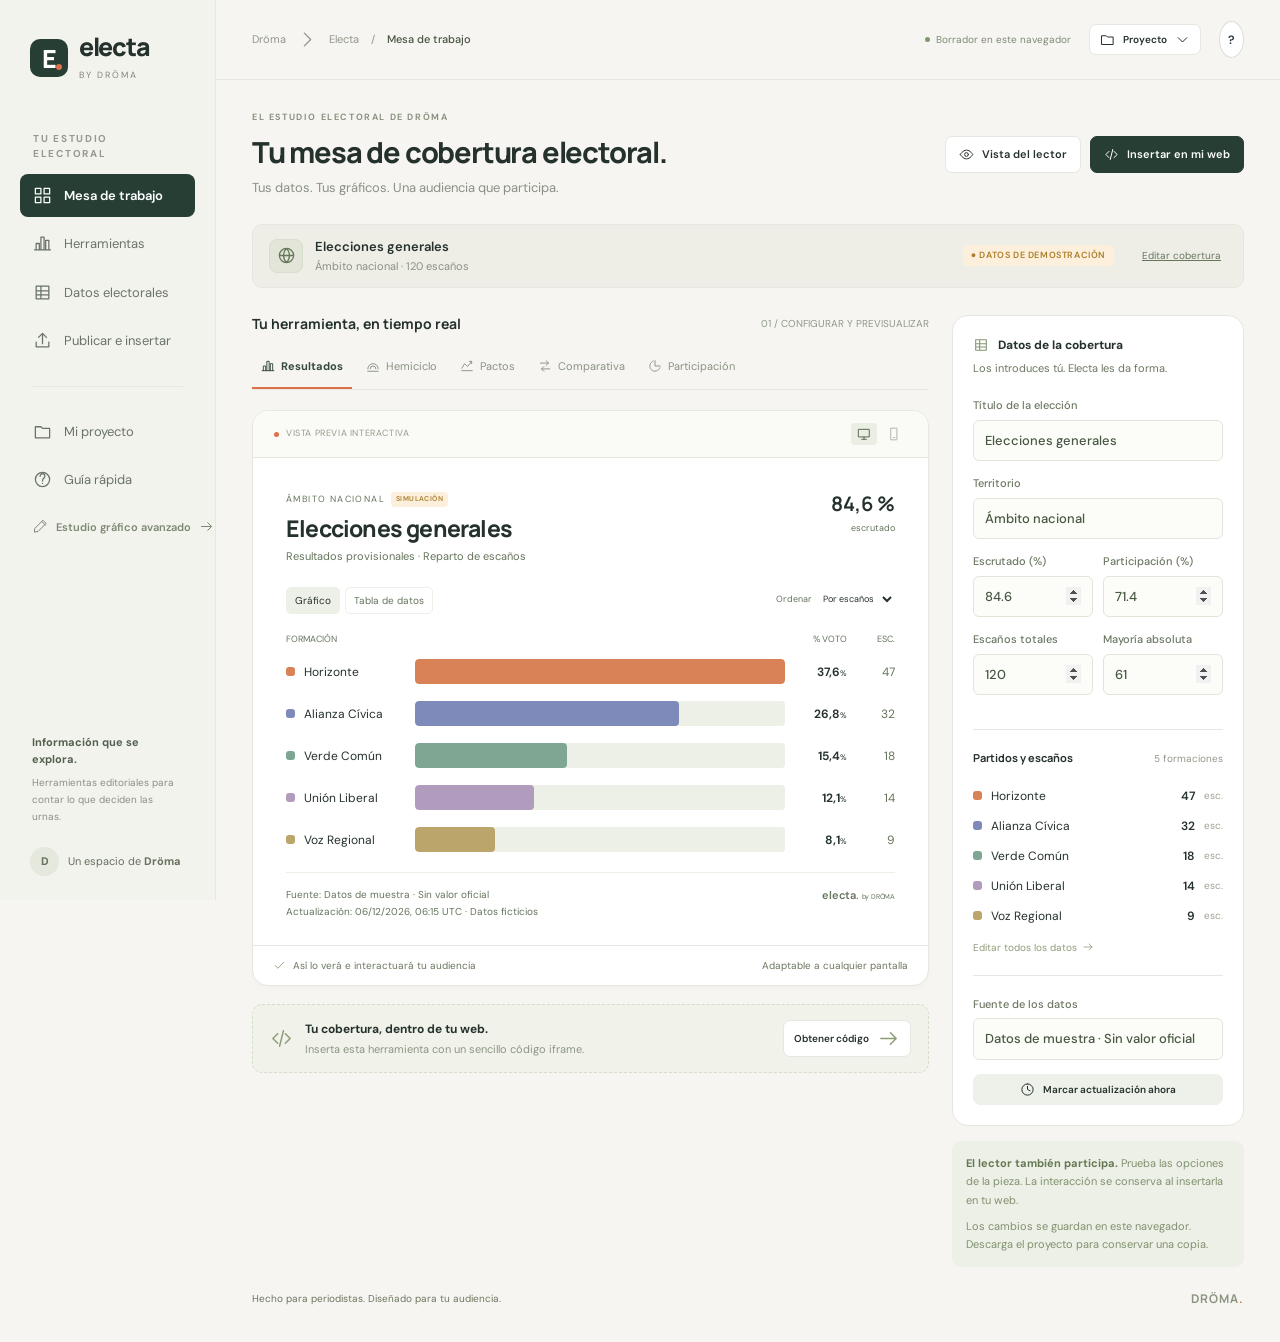
==== index.html @ 77b4c9ef "Add files via upload" ====
<!doctype html>
<html lang="es">
<head>
<meta charset="utf-8"><meta name="viewport" content="width=device-width,initial-scale=1">
<meta name="description" content="Electa, el estudio electoral de Dröma. Introduce tus datos y crea herramientas electorales interactivas para tu audiencia.">
<meta name="theme-color" content="#f6f5f1"><title>Electa · El estudio electoral de Dröma</title>
<link rel="icon" type="image/svg+xml" href="favicon.svg"><link rel="stylesheet" href="styles.css">
</head>
<body>
<a href="#main" class="skip">Saltar al contenido</a>
<div id="app"></div><div id="toast" role="status" aria-live="polite"></div>
<dialog id="publishDialog" aria-labelledby="publishTitle"></dialog>
<dialog id="projectDialog" aria-labelledby="projectTitle"></dialog>
<input id="importFile" type="file" accept=".json,application/json" hidden>
<input id="csvFile" type="file" accept=".csv,text/csv" hidden>
<script src="core.js"></script>
<script src="exports.js"></script>
<script src="app.js"></script>
</body></html>
---- styles.css ----
@import url('https://fonts.googleapis.com/css2?family=DM+Sans:wght@400;450;500;550;600;650;700&family=Manrope:wght@400;500;600;650;700;750;800&display=swap');
:root{--bg:#f6f5f1;--paper:#fff;--ink:#25312c;--muted:#7a817b;--line:#e6e7e0;--green:#263e34;--accent:#dc704a;--soft:#edf1ea;--radius:16px;--font:'DM Sans',Arial,sans-serif;--heading:'Manrope',Arial,sans-serif;color-scheme:light}
*{box-sizing:border-box}body{margin:0;background:var(--bg);color:var(--ink);font:14px/1.5 var(--font)}button,input,select,textarea{font:inherit}button,a,input,select,textarea{-webkit-tap-highlight-color:transparent}button{cursor:pointer}a{color:inherit}button:disabled{cursor:default;opacity:.5}button,input,select,textarea{outline-offset:4px}button:focus-visible,a:focus-visible,input:focus-visible,select:focus-visible,textarea:focus-visible{outline:2px solid var(--accent)}button{color:inherit}svg{vertical-align:middle}.icon{width:19px;height:19px;flex-shrink:0;stroke-width:1.6}h1,h2,h3,p{margin-top:0}h1,h2,h3{font-family:var(--heading)}.skip{position:fixed;left:10px;top:-60px;z-index:99;padding:12px;background:#fff}.skip:focus{top:10px}.shell{display:grid;grid-template-columns:216px minmax(0,1fr);min-height:100vh}.sidebar{border-right:1px solid var(--line);padding:34px 20px 20px;display:flex;flex-direction:column;position:sticky;top:0;height:100vh;background:#f3f3ed}.brand{text-decoration:none;display:flex;align-items:center;gap:11px;margin:0 10px 48px}.brand-mark{width:38px;height:38px;background:var(--green);border-radius:10px;color:#fff;display:grid;place-items:center;font:800 25px var(--heading);position:relative}.brand-mark:after{content:'';width:6px;height:6px;border-radius:50%;background:var(--accent);position:absolute;bottom:7px;right:6px}.brand-word{font:800 25px/1 var(--heading);letter-spacing:-1.3px}.brand-by{font-size:9px;letter-spacing:2px;margin-top:7px;display:block;color:#81877b}.side-label{font-size:10px;color:#949a8e;font-weight:700;letter-spacing:1.7px;margin:0 13px 13px}.side-nav{display:flex;flex-direction:column;gap:5px}.side-nav button{display:flex;align-items:center;gap:12px;border:0;background:transparent;text-align:left;width:100%;padding:12px 13px;border-radius:8px;font-size:13px;color:#69736a}.side-nav button.active{background:var(--green);color:#fff;font-weight:600}.side-nav button:hover:not(.active){background:#e8ebe1}.side-separator{height:1px;background:var(--line);margin:23px 12px}.side-note{margin-top:auto;padding:18px 12px 0;font-size:11px;color:#8a9085}.side-note b{display:block;font-size:11px;color:#52604e;margin-bottom:7px}.side-note p{font-size:10px;line-height:1.7;margin:0}.sidebar-footer{display:flex;align-items:center;gap:9px;padding:22px 10px 4px;font-size:11px;color:#65705e}.avatar{width:29px;height:29px;background:#e4e8dd;border-radius:50%;display:grid;place-items:center;font-size:11px;font-weight:700}.topbar{height:80px;padding:0 36px;display:flex;align-items:center;justify-content:space-between;border-bottom:1px solid var(--line);gap:15px}.breadcrumb{display:flex;gap:12px;font-size:11px;color:#91968b;align-items:center}.breadcrumb b{color:#475442;font-weight:500}.top-right{display:flex;align-items:center;gap:18px}.saved{font-size:10px;color:#7f8977;display:flex;gap:6px;align-items:center}.saved i,.status-dot{height:5px;width:5px;background:#7c996e;display:inline-block;border-radius:50%}.top-help{border:1px solid #ddd!important;border-radius:50%!important;width:25px;height:25px;display:grid;place-items:center;padding:0!important;background:transparent}.workspace{max-width:1660px;margin:auto;padding:31px 36px 35px}.page-heading{display:flex;justify-content:space-between;gap:25px;align-items:center;margin-bottom:26px}.eyebrow{font-size:9px;letter-spacing:1.6px;color:#87907d;font-weight:650;margin-bottom:9px}.page-heading h1{font-size:29px;letter-spacing:-1.2px;line-height:1.3;margin:0 0 7px;font-weight:750}.page-heading p{font-size:12px;color:#8a9085;margin:0}.heading-actions{display:flex;align-items:center;gap:9px}.btn{display:inline-flex;gap:8px;align-items:center;justify-content:center;border:1px solid var(--line);background:#fff;border-radius:7px;min-height:37px;padding:9px 13px;font-size:11px;font-weight:600;text-decoration:none;white-space:nowrap}.btn:hover{border-color:#b5bdae;background:#f7f9f3}.btn.primary{background:var(--green);border-color:var(--green);color:#fff}.btn.primary:hover{background:#375344}.btn.orange{background:var(--accent);border-color:var(--accent);color:#fff}.btn.soft{background:var(--soft);border-color:var(--soft)}.btn.small{padding:6px 10px;min-height:31px;font-size:10px}.btn.icon-only{padding:7px;min-width:32px}.btn .icon{width:15px;height:15px}.coverage-strip{display:flex;align-items:center;gap:12px;border:1px solid var(--line);background:#eeeee7;border-radius:10px;padding:12px 16px;margin-bottom:25px}.coverage-symbol{background:#e2e5d8;border:1px solid #d8dece;border-radius:8px;width:34px;height:34px;display:grid;place-items:center;color:#66785a}.coverage-text{font-size:12px;font-weight:600}.coverage-text small{display:block;font-weight:400;font-size:10px;color:#8a9281;margin-top:2px}.badge{display:inline-flex;font-size:9px;letter-spacing:.6px;align-items:center;gap:6px;border-radius:4px;background:#fcf0dc;padding:4px 8px;color:#ac7e2c;font-weight:600}.coverage-strip .badge{margin-left:auto}.coverage-strip .text-link{border:0;background:none;font-size:10px;color:#68765e;text-decoration:underline;margin-left:10px}.layout{display:grid;grid-template-columns:minmax(0,1fr) 292px;gap:23px;align-items:start}.section-head{display:flex;align-items:center;justify-content:space-between;gap:12px;margin-bottom:14px}.section-head h2{font-size:13px;font-weight:700;margin:0}.section-head small{color:#91988a;font-size:10px}.tabs{display:flex;gap:5px;margin-bottom:20px;border-bottom:1px solid var(--line);overflow:auto;scrollbar-width:thin}.tool-tab{border:0;border-bottom:2px solid transparent;background:none;display:flex;align-items:center;gap:6px;white-space:nowrap;font-size:10px;color:#8a9283;padding:10px 9px 13px}.tool-tab .icon{width:14px;height:14px}.tool-tab.active{border-color:var(--accent);color:#344a3b;font-weight:700}.card{border:1px solid var(--line);border-radius:var(--radius);background:var(--paper);overflow:hidden}.preview-card{box-shadow:0 3px 5px #2a342905}.preview-bar{padding:12px 21px;border-bottom:1px solid var(--line);display:flex;align-items:center;justify-content:space-between;font-size:9px;color:#949b8b;letter-spacing:.6px;background:#fafbf7}.preview-bar .left{display:flex;gap:7px;align-items:center}.preview-bar .left i{width:5px;height:5px;background:var(--accent);border-radius:50%}.device-switch{display:flex;gap:4px}.device-switch button{border:0;border-radius:4px;background:transparent;padding:4px 6px;color:#adb2a6;display:grid;place-items:center}.device-switch button.active{background:#eaeee4;color:#506746}.device-switch .icon{width:14px;height:14px}.canvas-wrap{padding:7px;background:#fff;transition:background .2s}.canvas-wrap.mobile{background:#edf0e8;padding:20px 8px}.canvas-wrap.mobile .widget{max-width:375px;margin:auto;border:1px solid var(--line);border-radius:12px}.preview-footer{border-top:1px solid var(--line);padding:12px 20px;display:flex;gap:7px;align-items:center;font-size:9px;color:#8f9686}.preview-footer .icon{width:13px;height:13px;color:#869777}.preview-footer span:last-child{margin-left:auto}.below-preview{margin-top:18px;display:flex;gap:12px;align-items:center;border:1px dashed #d4dcca;border-radius:10px;padding:15px 17px;background:#f1f3eb}.below-preview .icon{color:#8d9d78;width:23px;height:23px}.below-preview b{font-size:11px;display:block;margin-bottom:3px}.below-preview p{font-size:10px;color:#8c9583;margin:0}.below-preview .btn{margin-left:auto}.inspector{margin-top:2px}.inspector-card{padding:20px}.inspector-title{display:flex;gap:9px;align-items:center;font-size:12px;font-weight:700;margin-bottom:6px}.inspector-title .icon{width:16px;height:16px;color:#849674}.inspector-sub{font-size:10px;color:#9a9e94;margin-bottom:21px}.field{display:block;margin-bottom:14px;font-size:10px;color:#6c7863;font-weight:500}.field input,.field select,.field textarea{display:block;width:100%;margin-top:6px;border:1px solid #e1e5d9;border-radius:6px;background:#fcfdf9;padding:10px 11px;font-size:11px;color:#485741;min-width:0}.field input:focus,.field select:focus,.field textarea:focus{border-color:#8da17d}.field textarea{resize:vertical;min-height:80px}.field .note{display:block;font-weight:400;font-size:9px;color:#8d9685;margin-top:5px}.field-row{display:grid;grid-template-columns:1fr 1fr;gap:10px}.field .suffix{position:relative}.field .suffix span{position:absolute;right:12px;top:10px;color:#adb69f}.field input[type=number]{appearance:textfield}.field input::-webkit-inner-spin-button{opacity:1}.panel-divider{height:1px;background:var(--line);margin:20px 0}.inspector-party{display:flex;gap:9px;align-items:center;padding:6px 0;font-size:11px}.party-dot{display:inline-block;width:9px;height:9px;border-radius:3px;flex-shrink:0}.inspector-party b{font-weight:600;margin-left:auto;font-variant-numeric:tabular-nums}.inspector-party span:last-child{font-size:10px;color:#9ba391}.inspector-link{padding:9px 0 0;border:0;background:none;font-size:10px;color:#8d9d79;display:flex;gap:5px;align-items:center}.inspector-link .icon{width:12px;height:12px}.inspector-info{background:#edf0e6;padding:13px 14px;border-radius:9px;font-size:10px;line-height:1.7;color:#80906f;margin-top:15px}.inspector-info b{color:#657853}.footer-line{display:flex;justify-content:space-between;align-items:center;gap:10px;margin-top:23px;color:#a0a596;font-size:9px}.footer-line strong{font:700 12px var(--heading);letter-spacing:1px;color:#8c9580}.widget{--wbg:#fff;--wtext:#25312c;--wmuted:#87917e;--wline:#edf0e6;background:var(--wbg);color:var(--wtext);padding:27px 26px 17px;container-type:inline-size;min-width:0}.widget.dark{--wbg:#20332b;--wtext:#f0f3e9;--wmuted:#a0b29b;--wline:#3c5043}.widget-eyebrow{font-size:8px;text-transform:uppercase;letter-spacing:1.4px;color:var(--wmuted);margin-bottom:7px;display:flex;gap:6px;align-items:center}.widget-eyebrow .badge{font-size:7px;letter-spacing:.4px;padding:2px 5px}.widget h2{font-size:23px;letter-spacing:-.8px;font-weight:750;margin:0 0 5px;line-height:1.3}.widget-subtitle{font-size:10px;color:var(--wmuted);margin-bottom:22px}.widget-head{display:flex;justify-content:space-between;gap:15px;align-items:start}.counted{text-align:right;white-space:nowrap;font-size:20px;line-height:1.2;font-family:var(--heading);font-weight:650}.counted small{display:block;font:9px var(--font);color:var(--wmuted);margin-top:6px}.widget-tabs{display:flex;gap:5px;margin-bottom:19px}.widget-tabs button{background:none;border:1px solid var(--wline);border-radius:5px;font-size:9px;padding:5px 8px;color:var(--wmuted)}.widget-tabs button.active{background:var(--wline);color:var(--wtext)}.result-row{display:grid;grid-template-columns:115px minmax(30px,1fr) 48px 34px;gap:14px;align-items:center;margin-bottom:17px;font-size:11px}.party-name{display:flex;align-items:center;gap:9px;min-width:0}.party-name span:last-child{overflow:hidden;text-overflow:ellipsis;white-space:nowrap}.bar-track{height:25px;background:var(--wline);border-radius:4px;overflow:hidden}.bar-fill{height:100%;border-radius:4px;transition:width .35s;min-width:2px}.result-row strong{font-weight:650;text-align:right;font-variant-numeric:tabular-nums}.result-row .seat-count{color:var(--wmuted);text-align:right;font-size:10px}.results-labels{display:grid;grid-template-columns:115px minmax(30px,1fr) 48px 34px;gap:14px;font-size:8px;color:var(--wmuted);margin-bottom:13px}.results-labels span:nth-child(2){text-align:right}.results-labels span:nth-child(3),.results-labels span:nth-child(4){text-align:right}.widget-source{font-size:8px;color:var(--wmuted);border-top:1px solid var(--wline);padding-top:13px;margin-top:20px;line-height:1.7;display:flex;gap:12px;justify-content:space-between}.widget-source div:first-child{max-width:75%;overflow-wrap:anywhere}.widget-brand{font-size:9px;font-weight:600;letter-spacing:-.2px;white-space:nowrap}.widget-brand span{color:var(--accent)}.hemi{width:100%;height:auto;max-height:290px;display:block;overflow:visible}.hemi circle{cursor:pointer;transition:opacity .2s}.hemi circle:focus{stroke:var(--wtext);stroke-width:2;outline:none}.hemi-center{text-align:center;margin:-60px auto 15px;position:relative;pointer-events:none;width:max-content}.hemi-center strong{font:750 36px var(--heading);display:block;line-height:1}.hemi-center span{font-size:9px;color:var(--wmuted)}.legend{display:flex;gap:8px 14px;flex-wrap:wrap;margin:15px 0}.legend button{background:none;border:0;display:flex;gap:5px;align-items:center;padding:4px 0;font-size:10px;color:var(--wmuted)}.legend button.selected{color:var(--wtext);font-weight:700}.legend b{font-weight:600;color:var(--wtext)}.pact-intro{font-size:11px;color:var(--wmuted);margin-bottom:18px;line-height:1.7}.pact-layout{display:grid;grid-template-columns:minmax(0,1fr) 175px;gap:25px}.pact-list{display:flex;flex-direction:column;gap:7px}.pact-row{padding:11px;border:1px solid var(--wline);border-radius:8px;display:flex;align-items:center;gap:8px;background:transparent;color:var(--wtext);text-align:left;min-height:46px;font-size:11px;cursor:pointer}.pact-row input{accent-color:var(--green);width:15px;height:15px;margin:0}.pact-row strong{margin-left:auto;font-size:15px}.pact-row.checked{background:var(--wline);border-color:#a1b28b}.pact-summary{background:var(--wline);border-radius:10px;padding:20px 16px;display:flex;flex-direction:column;align-items:center;justify-content:center;text-align:center}.pact-number{font:750 49px/1 var(--heading);letter-spacing:-3px}.pact-number small{font-size:14px;letter-spacing:0;color:var(--wmuted);font-weight:500}.pact-summary p{font-size:10px;color:var(--wmuted);margin:8px 0 18px}.pact-message{font-size:11px;line-height:1.6;color:var(--accent);font-weight:600}.pact-message.success{color:#5c8c57}.dark .pact-message.success{color:#a1c987}.pact-bar{position:relative;margin:23px 0 7px;height:14px;border-radius:5px;background:var(--wline);display:flex}.pact-bar span{height:100%;transition:width .3s}.majority-line{position:absolute;top:-5px;height:24px;border-left:1px dashed var(--wtext)}.majority-caption{color:var(--wmuted);font-size:8px;margin-top:5px;text-align:right}.pact-tools{display:flex;align-items:center;justify-content:space-between;gap:7px;margin-top:18px}.pact-tools button{border:0;background:none;color:var(--wmuted);font-size:9px;text-decoration:underline;padding:4px 0}.pact-tools select{border:1px solid var(--wline);border-radius:5px;font-size:10px;padding:6px 7px;background:var(--wbg);color:var(--wtext);max-width:65%}.abstention-label{font-size:9px;color:var(--wmuted);display:block;margin-top:10px}.abstention-label select{margin-left:8px;background:var(--wbg);color:var(--wtext);border:1px solid var(--wline);border-radius:5px;font-size:10px;padding:4px;max-width:200px}.simple-list .pact-row{flex-wrap:wrap}.pact-row select{border:1px solid var(--wline);background:var(--wbg);color:var(--wtext);font-size:9px;padding:5px;border-radius:4px;margin-left:auto}.comparison-row{display:grid;grid-template-columns:100px minmax(20px,1fr) 40px;gap:14px;margin-bottom:20px;align-items:center;font-size:10px}.double-bar{display:flex;flex-direction:column;gap:4px}.double-bar>div{height:13px;border-radius:3px;background:var(--wline)}.double-bar span{height:100%;display:block;border-radius:3px}.delta{font-weight:650;text-align:right;font-size:12px}.delta.positive{color:#668955}.delta.negative{color:#c48164}.compare-key{display:flex;gap:14px;font-size:9px;color:var(--wmuted);margin-bottom:20px}.compare-key i{width:12px;height:8px;display:inline-block;background:var(--green);border-radius:2px;margin-right:5px}.turnout-body{display:flex;align-items:center;justify-content:center;gap:35px;padding:15px 0 20px}.donut{width:180px;max-width:50%;height:auto}.turnout-info strong{font:750 36px var(--heading);letter-spacing:-2px;display:block}.turnout-info p{font-size:11px;color:var(--wmuted);margin:0 0 15px}.turnout-delta{font-size:11px;color:#779365;background:var(--wline);border-radius:5px;padding:6px 10px;display:inline-block}.table-scroll{overflow:auto}.data-table{width:100%;border-collapse:collapse;font-size:11px}.data-table th{text-align:left;font-size:9px;color:var(--wmuted);font-weight:500;border-bottom:1px solid var(--wline);padding:10px 8px;white-space:nowrap}.data-table td{padding:12px 8px;border-bottom:1px solid var(--wline);font-variant-numeric:tabular-nums}.data-table th:not(:first-child),.data-table td:not(:first-child){text-align:right}.tool-grid{display:grid;grid-template-columns:repeat(3,minmax(0,1fr));gap:18px}.tool-card{padding:24px;display:flex;flex-direction:column;align-items:start}.tool-card .tool-icon{width:43px;height:43px;background:var(--soft);border-radius:11px;display:grid;place-items:center;color:#7b906c;margin-bottom:28px}.tool-card h2{font-size:17px;letter-spacing:-.5px;margin-bottom:8px}.tool-card p{font-size:12px;color:#8a9480;line-height:1.8;flex:1;margin-bottom:23px}.tool-card .tag{font-size:8px;text-transform:uppercase;color:#9b8970;margin-bottom:16px;letter-spacing:.8px}.tool-card .btn{width:100%}.data-card{padding:24px}.data-card h2{font-size:16px;margin-bottom:7px}.data-card>p{font-size:11px;color:#89937f;margin-bottom:22px}.data-editor{width:100%;border-collapse:collapse;min-width:690px}.data-editor th{text-align:left;font-size:9px;letter-spacing:.4px;text-transform:uppercase;color:#88947c;font-weight:500;padding:12px 9px;border-bottom:1px solid var(--line)}.data-editor td{padding:10px 8px;border-bottom:1px solid var(--line)}.data-editor input{border:1px solid #e5e9de;border-radius:5px;background:#fbfcf8;padding:9px 8px;color:#40543a;font-size:12px;width:100%;min-width:45px}.data-editor input[type=color]{width:33px;min-width:33px;height:33px;padding:3px;cursor:pointer}.data-editor .delete{border:0;background:none;color:#b7a599;padding:5px}.data-editor .name-col{width:25%}.data-editor .num-col{width:14%}.data-card-footer{display:flex;align-items:center;gap:10px;margin-top:20px}.data-card-footer span{margin-left:auto;color:#87937a;font-size:10px}.data-panels{display:grid;grid-template-columns:1.2fr 1fr;gap:20px;margin-top:20px}.data-panels .card{padding:23px}.data-panels h3{font-size:13px;margin-bottom:20px}.validation-list{padding:0;list-style:none;margin:0}.validation-list li{padding:10px 12px;border-radius:6px;font-size:11px;margin-bottom:7px;background:#f7f0e5;color:#a47f4d;line-height:1.6}.validation-list li.ok{background:#edf3e7;color:#6f885a}.draft-notice{margin-top:18px;padding:13px 16px;border-radius:8px;background:#edece3;color:#8c8e73;font-size:11px;line-height:1.7}.publication-card{padding:25px;display:grid;grid-template-columns:1fr auto;gap:25px;align-items:center;margin-bottom:16px}.publication-card h2{font-size:17px;margin-bottom:7px}.publication-card p{font-size:12px;color:#88937c;margin:0;line-height:1.8}.publication-card .chip{margin-top:12px;font-size:9px;color:#aa7f58}.empty-box{text-align:center;padding:65px 25px;color:#8c9881}.empty-box h2{font-size:20px;color:var(--ink)}dialog{border:1px solid var(--line);border-radius:17px;padding:0;max-width:640px;width:calc(100% - 30px);color:var(--ink);box-shadow:0 22px 70px #1e372733;max-height:90dvh}dialog::backdrop{background:#1f30294d;backdrop-filter:blur(3px)}.dialog-body{padding:28px}.dialog-header{display:flex;justify-content:space-between;align-items:center;margin-bottom:8px}.dialog-header h2{font-size:22px;letter-spacing:-.8px;margin:0}.dialog-header button{border:0;background:transparent;color:#98a18d;padding:5px}.dialog-description{font-size:12px;color:#89957c;margin-bottom:25px;line-height:1.8}.dialog-body textarea.code{font:10px/1.8 monospace;min-height:100px;background:#f5f7f0;resize:vertical}.dialog-actions{display:flex;gap:8px;flex-wrap:wrap;margin-top:20px}.dialog-note{font-size:10px;line-height:1.8;color:#8e967f;margin:17px 0 0}.check-field{display:flex;align-items:center;gap:9px;font-size:11px;color:#7d8a70;margin:15px 0}.check-field input{accent-color:var(--green)}.project-options{display:grid;grid-template-columns:1fr 1fr;gap:12px}.project-options button{padding:22px;flex-direction:column;gap:12px;white-space:normal;font-size:12px;text-align:center}.project-options button small{font-size:10px;font-weight:400;color:#8c977e}#toast{position:fixed;bottom:24px;left:50%;transform:translate(-50%,15px);opacity:0;pointer-events:none;z-index:100;background:var(--green);color:#fff;padding:12px 20px;border-radius:8px;font-size:12px;box-shadow:0 5px 25px #20332720;transition:.2s;max-width:90%;text-align:center}#toast.show{opacity:1;transform:translate(-50%,0)}.widget-page{background:#fff}.widget-page.dark-page{background:#20332b}.widget-page #app{max-width:1100px;margin:auto}.widget-page .widget{padding:30px}.widget-error{padding:30px;max-width:600px;margin:30px auto}.widget-error h1{font-size:24px}.widget-page .widget h2{font-size:clamp(21px,3vw,32px)}.widget-page .result-row{margin-bottom:21px}.widget-page .pact-layout{grid-template-columns:minmax(0,1fr) 220px}.widget-page .widget-source{font-size:10px}.menu-toggle{display:none}.compact-err{padding:25px;color:#a57e58}
@container(max-width:480px){.widget-head{gap:8px}.widget h2{font-size:21px}.counted{font-size:17px}.widget-subtitle{font-size:9px}.pact-layout{grid-template-columns:1fr}.pact-summary{padding:15px;display:grid;grid-template-columns:auto 1fr;gap:8px 18px;text-align:left}.pact-number{font-size:38px;grid-row:1/3}.pact-summary p{margin:0}.pact-message{font-size:10px}.result-row,.results-labels{grid-template-columns:88px minmax(20px,1fr) 38px 23px;gap:8px;font-size:10px}.bar-track{height:22px}.comparison-row{grid-template-columns:85px minmax(20px,1fr) 34px;gap:10px}.turnout-body{gap:20px}.turnout-info strong{font-size:30px}.turnout-delta{font-size:9px}.widget-source{flex-wrap:wrap;font-size:8px}.widget-source div:first-child{max-width:100%}.hemi-center{margin-top:-48px}.hemi-center strong{font-size:30px}.pact-row{font-size:10px}.pact-tools select{font-size:9px}}
@media(min-width:1600px){.layout{grid-template-columns:minmax(0,1fr) 320px;gap:30px}.workspace{padding:39px 45px}.widget{padding:35px 38px 25px}.result-row{margin-bottom:23px}.bar-track{height:29px}.result-row,.results-labels{grid-template-columns:140px minmax(20px,1fr) 50px 35px}.inspector-card{padding:25px}.tool-tab{font-size:12px;padding:13px}.tabs{margin-bottom:24px}.topbar{padding:0 45px}.page-heading h1{font-size:34px}.coverage-strip{margin-bottom:30px}.pact-layout{grid-template-columns:1fr 220px}}
@media(max-width:1180px){.shell{grid-template-columns:178px minmax(0,1fr)}.sidebar{padding:29px 13px 16px}.brand{margin-left:7px;gap:9px}.brand-word{font-size:23px}.side-nav button{padding:11px;font-size:12px}.workspace{padding:27px 24px}.topbar{padding:0 24px;height:68px}.layout{grid-template-columns:minmax(0,1fr) 253px;gap:17px}.page-heading h1{font-size:26px}.heading-actions .btn{padding:8px 10px}.inspector-card{padding:17px}.widget{padding:25px 19px 17px}.tool-tab{padding:10px 7px 12px;font-size:9px}.tool-tab .icon{display:none}.pact-layout{grid-template-columns:1fr}.pact-summary{padding:15px;display:grid;grid-template-columns:auto 1fr;gap:8px 18px;text-align:left}.pact-number{font-size:38px;grid-row:1/3}.pact-summary p{margin:0}.pact-message{font-size:10px}.below-preview{padding:13px}.below-preview .icon{display:none}.below-preview p{font-size:9px}.below-preview .btn{font-size:9px}.result-row,.results-labels{grid-template-columns:85px minmax(20px,1fr) 37px 25px;gap:9px}.widget-source{font-size:7px}.tool-grid{grid-template-columns:repeat(2,minmax(0,1fr))}.saved{display:none}.data-panels{grid-template-columns:1fr 1fr}}
@media(max-width:960px){.layout{grid-template-columns:1fr}.inspector{display:grid;grid-template-columns:1fr 1fr;gap:16px}.inspector-info{margin:0;align-self:start}.widget{padding:30px}.result-row,.results-labels{grid-template-columns:120px minmax(20px,1fr) 48px 30px;gap:14px}.pact-layout{grid-template-columns:minmax(0,1fr) 180px}.pact-summary{display:flex;text-align:center}.pact-number{font-size:49px}.pact-summary p{margin:8px 0 15px}.heading-actions{gap:6px}.heading-actions .btn{font-size:10px}.page-heading{align-items:start}.data-panels{grid-template-columns:1fr}.widget-source{font-size:9px}.topbar .breadcrumb{font-size:10px}}
@media(max-width:700px){.shell{display:block}.sidebar{height:62px;padding:0 17px;position:sticky;z-index:20;border-bottom:1px solid var(--line);border-right:0;flex-direction:row;align-items:center;justify-content:space-between}.brand{margin:0;gap:8px}.brand-mark{width:28px;height:28px;font-size:20px;border-radius:7px}.brand-mark:after{width:4px;height:4px;bottom:5px;right:4px}.brand-word{font-size:22px}.brand-by{display:none}.side-label,.side-separator,.side-note,.sidebar-footer{display:none}.side-nav{flex-direction:row;gap:2px}.side-nav button{padding:8px;font-size:10px;gap:5px;min-height:34px}.side-nav button .icon{width:14px;height:14px}.side-nav button[data-page=help]{display:none}.side-nav+.side-separator{display:none}.sidebar .secondary-nav{display:none}.topbar{height:44px;padding:0 18px}.breadcrumb{gap:8px}.top-right{gap:9px}.top-right .btn{font-size:9px;min-height:27px;padding:5px 9px}.top-help{display:none!important}.workspace{padding:23px 18px}.page-heading{display:block;margin-bottom:20px}.page-heading h1{font-size:27px;margin-bottom:8px}.page-heading p{font-size:11px;line-height:1.7}.heading-actions{margin-top:17px}.heading-actions .btn{font-size:10px}.coverage-strip{padding:11px 12px;gap:9px;margin-bottom:21px}.coverage-symbol{width:28px;height:28px}.coverage-text{font-size:11px}.coverage-text small{font-size:9px}.coverage-strip .badge{font-size:7px;padding:4px 5px}.coverage-strip .text-link{display:none}.tabs{gap:0}.tool-tab{padding:10px 9px 12px;font-size:10px}.section-head{margin-bottom:10px}.section-head small{font-size:9px}.widget{padding:24px 17px 15px}.preview-bar{padding:11px 14px;font-size:8px}.preview-footer{padding:11px 14px;font-size:8px}.preview-footer span:last-child{display:none}.below-preview{gap:8px;flex-wrap:wrap}.below-preview p{font-size:10px}.below-preview b{font-size:11px}.below-preview .btn{font-size:9px}.inspector{grid-template-columns:1fr}.inspector-info{font-size:11px}.inspector-card{padding:20px}.field{font-size:11px}.field input,.field select{font-size:13px;min-height:41px}.inspector-party{font-size:12px}.inspector-link{font-size:11px}.footer-line{font-size:8px}.footer-line span{max-width:70%}.tool-grid{grid-template-columns:1fr}.tool-card{padding:22px}.tool-card .tool-icon{margin-bottom:18px}.tool-card p{font-size:12px}.data-card{padding:18px}.data-card-footer{flex-wrap:wrap}.data-card-footer span{margin-left:0;width:100%}.data-panels{gap:15px}.data-panels .card{padding:20px}.publication-card{display:block;padding:22px}.publication-card .btn{margin-top:18px}.dialog-body{padding:23px}.dialog-header h2{font-size:20px}.project-options{grid-template-columns:1fr}.dialog-actions .btn{flex:1}.widget-page .widget{padding:22px 16px}.widget-page .pact-layout{grid-template-columns:1fr}.widget-page .pact-summary{display:grid;text-align:left}.widget-page .pact-summary p{margin:0}.turnout-body{gap:23px}.donut{width:150px}.turnout-info strong{font-size:31px}.result-row,.results-labels{grid-template-columns:85px minmax(20px,1fr) 38px 24px;gap:8px}.widget-source{font-size:8px}.data-editor input{font-size:14px;min-height:42px}.data-table td{font-size:10px}.abstention-label select{max-width:160px}.pact-layout{grid-template-columns:1fr}.pact-summary{display:grid;text-align:left}.pact-number{font-size:38px}.pact-summary p{margin:0}}
@media(prefers-reduced-motion:reduce){*{scroll-behavior:auto!important;transition:none!important}}
/* Readable editorial type, with comfortable controls on touchscreens. */
.page-heading p{font-size:13px}.coverage-text{font-size:13px}.coverage-text small{font-size:11px}.section-head h2{font-size:14px}.tool-tab{font-size:11px}.field{font-size:11px}.field input,.field select{font-size:13px}.inspector-sub{font-size:11px}.inspector-party{font-size:12px}.inspector-info{font-size:11px}.widget-eyebrow{font-size:9px}.widget-subtitle{font-size:11px}.widget-tabs button{font-size:10px}.result-row{font-size:12px}.result-row .seat-count{font-size:12px}.results-labels{font-size:9px}.widget-source{font-size:10px}.pact-intro{font-size:12px}.pact-row{font-size:12px}.pact-summary p{font-size:11px}.pact-message{font-size:12px}.pact-tools button,.pact-tools select{font-size:11px}.majority-caption{font-size:10px}.legend button{font-size:11px}.comparison-row{font-size:12px}.compare-key{font-size:10px}.preview-footer{font-size:10px}.below-preview p{font-size:11px}.below-preview b{font-size:12px}.btn{font-size:12px}.widget-source div:first-child{max-width:80%}.widget-source .widget-brand{font-size:11px}.side-nav button{font-size:13px}.footer-line{font-size:10px}.data-table{font-size:12px}.data-table th{font-size:10px}.dialog-note{font-size:11px}.dialog-description{font-size:13px}.inspector-card .btn{font-size:10px}.heading-actions .btn{font-size:11px}.tool-tab .icon{width:14px}
@container(max-width:480px){.result-row{font-size:11px}.widget-subtitle{font-size:10px}.widget-source{font-size:9px}.pact-message{font-size:11px}.comparison-row{font-size:11px}.widget-source div:first-child{max-width:100%}.pact-tools select{font-size:10px}.pact-tools button{font-size:10px}.widget-tabs button{font-size:10px}}
@media(max-width:1180px){.side-nav button{font-size:12px}.tool-tab{font-size:10px}.field input,.field select{font-size:12px}.page-heading p{font-size:12px}.result-row{font-size:11px}.pact-message{font-size:11px}.pact-tools select{font-size:10px}.pact-tools button{font-size:10px}}
@media(max-width:700px){.sidebar{height:111px;display:flex;flex-direction:column;justify-content:flex-start;align-items:stretch;padding:10px 15px 7px;gap:9px}.brand{align-self:flex-start}.side-nav{width:100%;gap:3px}.side-nav button{flex:1;padding:7px 4px;flex-direction:column;gap:4px;font-size:9px;white-space:nowrap;min-height:46px;line-height:1.2}.side-nav button .icon{width:16px;height:16px}.workspace{padding:23px 16px}.page-heading p{font-size:12px}.btn{min-height:41px;font-size:12px}.heading-actions .btn{min-height:41px;font-size:11px}.tool-tab{font-size:11px;min-height:44px;padding:10px 10px}.section-head small{font-size:8px}.section-head h2{font-size:13px}.field{font-size:12px}.field input,.field select{font-size:16px;min-height:44px}.inspector-sub{font-size:12px}.coverage-text{font-size:12px}.coverage-text small{font-size:10px}.widget-source{font-size:9px}.footer-line{font-size:9px}.preview-footer{font-size:9px}.widget-tabs button{min-height:36px}.pact-row{min-height:48px}.pact-tools select{min-height:40px}.pact-tools button{min-height:40px}.dialog-actions .btn{min-height:44px}.pact-row select{font-size:12px;min-height:35px}.widget-page .widget-source{font-size:9px}.widget-page .pact-row{font-size:12px}}
.layout>*{min-width:0}.main,.workspace,#pageContent{min-width:0}.section-head small{flex-shrink:1;text-align:right}.section-head h2{min-width:0}
@media(max-width:960px){.page-heading{display:block}.heading-actions{margin-top:17px}}
@media(max-width:700px){.layout .section-head>small{display:none}.widget-source{flex-wrap:wrap;gap:7px}.widget-source div:first-child{max-width:100%}.data-card .section-head{align-items:flex-start;flex-wrap:wrap}.data-card .section-head>div:last-child{margin-top:5px}}
/* Recovery, readable metadata, and long editorial content. */
.widget{--wmuted:#65745c}.widget.dark{--wmuted:#b3c1ad}.widget-head>div:first-child{min-width:0}.widget h2,.widget-subtitle,.coverage-text,.pact-intro{overflow-wrap:anywhere}.coverage-text{min-width:0}.coverage-strip{flex-wrap:wrap}.coverage-strip .badge{flex-shrink:0}.widget-eyebrow{flex-wrap:wrap}.bar-fill{min-width:0}.pact-row>span{min-width:0;flex:1;overflow-wrap:anywhere}.pact-row>strong,.pact-row>input,.pact-row>.party-dot{flex-shrink:0}.pact-row select{max-width:48%}.hemi-center{max-width:100%;overflow-wrap:anywhere}.legend button{min-width:0;overflow-wrap:anywhere;white-space:normal;text-align:left}.legend .party-dot,.legend b{flex-shrink:0}.turnout-info{min-width:0}.turnout-delta{overflow-wrap:anywhere}.data-table td:first-child{overflow-wrap:anywhere}.table-scroll{max-width:100%}.dialog-status{padding:12px;background:#edf3e7;color:#41583a;border-radius:7px;font-size:12px;line-height:1.7;margin:18px 0 0;overflow-wrap:anywhere}.download-retry{display:block;padding:11px 13px;margin:14px 0 0;background:#edf3e7;color:#34542d;border-radius:7px;font-size:12px;overflow-wrap:anywhere}.inspector-sub,.field .note,.preview-footer,.footer-line{color:#6b775f}.compare-key{flex-wrap:wrap}.turnout-delta{color:#4f7147}.dark .turnout-delta{color:#b4d6a2}.widget-tabs{flex-wrap:wrap}.pact-number{font-variant-numeric:tabular-nums}.side-nav button.active:focus-visible{outline-color:#dc704a}
@container(max-width:480px){.turnout-body{flex-wrap:wrap}.turnout-info{text-align:center}.pact-summary{grid-template-columns:minmax(80px,auto) minmax(0,1fr)}.pact-number{font-size:34px}.widget-source{overflow-wrap:anywhere}.result-row,.results-labels{grid-template-columns:minmax(64px,90px) minmax(15px,1fr) 42px 26px;gap:7px}}
@media(max-width:420px){.sidebar{padding-left:9px;padding-right:9px}.side-nav button{font-size:8px}.heading-actions{flex-wrap:wrap}.heading-actions .btn{flex:1}.coverage-strip .badge{margin-left:0}.field-row{gap:8px}.dialog-header h2{font-size:21px}.data-card-footer .btn{white-space:normal}.data-panels .card{min-width:0}.widget-tabs>label{width:100%;margin-left:0!important;text-align:right}}
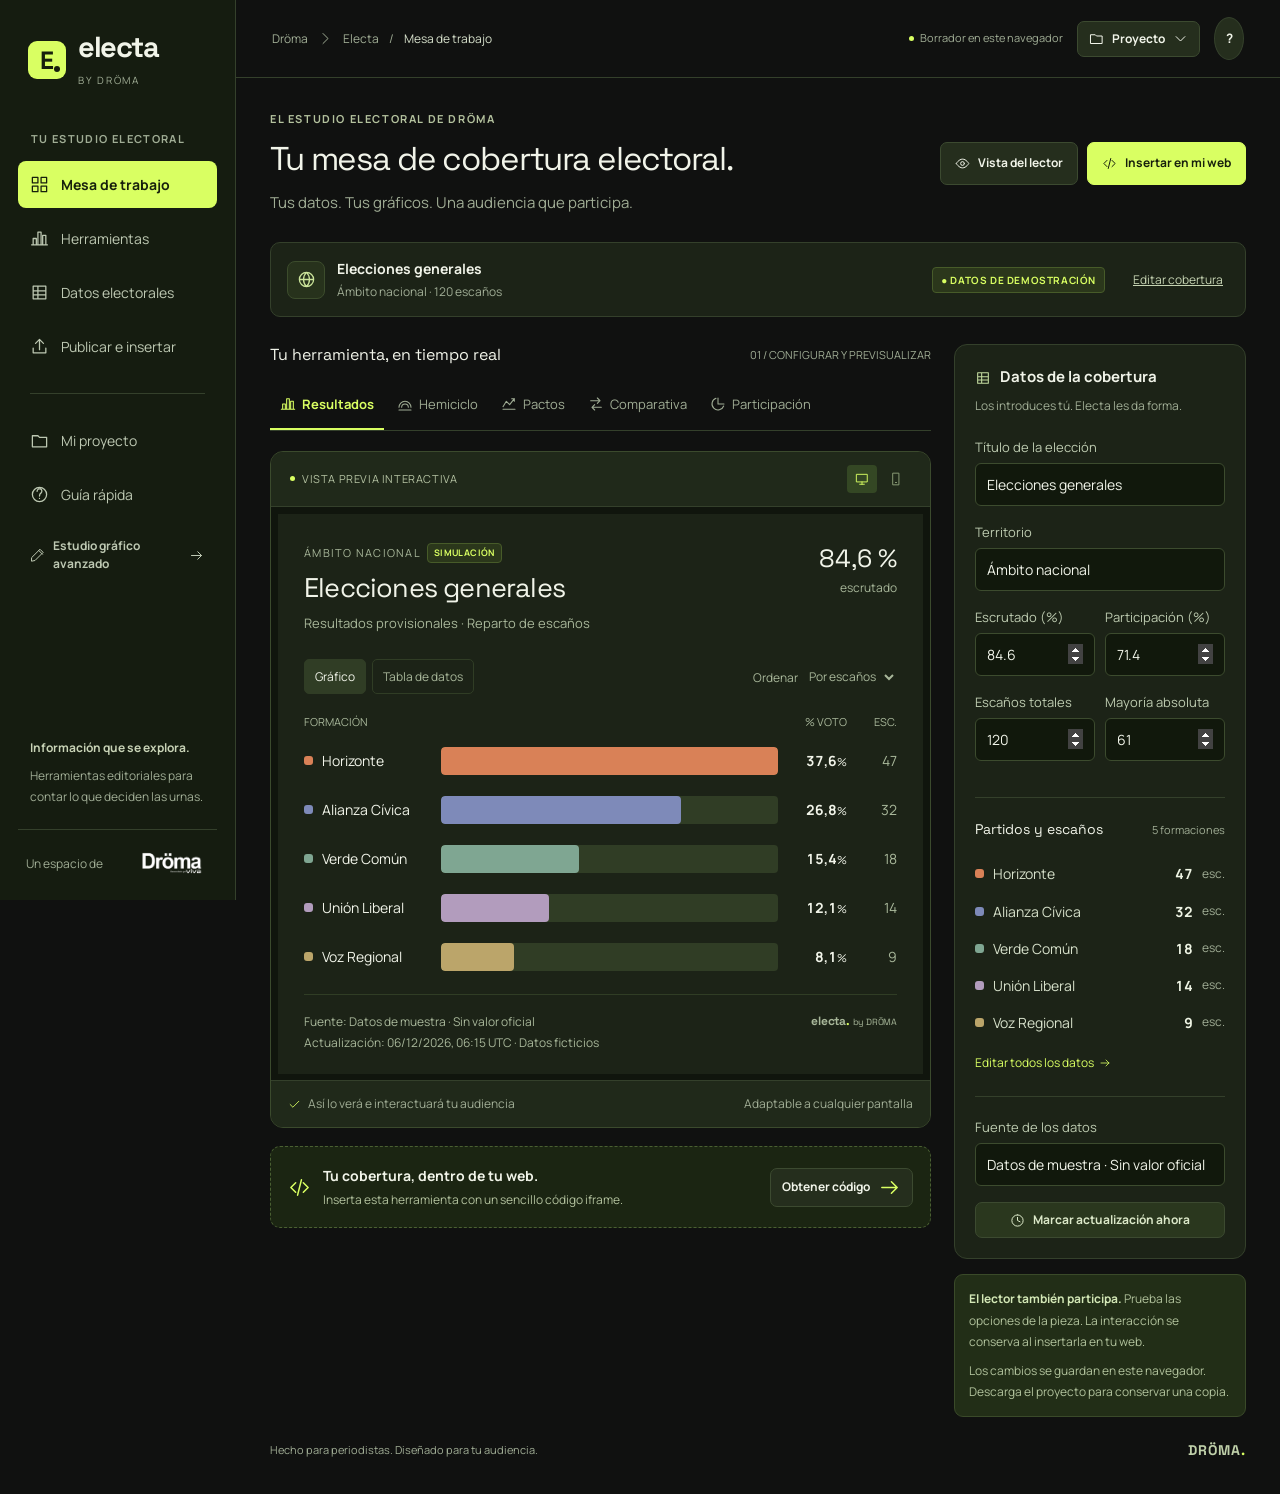
==== commit fabe113e: "Add files via upload" ====
--- a/index.html
+++ b/index.html
@@ -3,8 +3,8 @@
 <head>
 <meta charset="utf-8"><meta name="viewport" content="width=device-width,initial-scale=1">
 <meta name="description" content="Electa, el estudio electoral de Dröma. Introduce tus datos y crea herramientas electorales interactivas para tu audiencia.">
-<meta name="theme-color" content="#f6f5f1"><title>Electa · El estudio electoral de Dröma</title>
-<link rel="icon" type="image/svg+xml" href="favicon.svg"><link rel="stylesheet" href="styles.css">
+<meta name="theme-color" content="#101110"><title>Electa by Dröma · v1.2.1</title>
+<link rel="icon" type="image/svg+xml" href="favicon.svg?v=1.2.1"><link rel="stylesheet" href="styles.css?v=1.2.1">
 </head>
 <body>
 <a href="#main" class="skip">Saltar al contenido</a>
@@ -13,7 +13,7 @@
 <dialog id="projectDialog" aria-labelledby="projectTitle"></dialog>
 <input id="importFile" type="file" accept=".json,application/json" hidden>
 <input id="csvFile" type="file" accept=".csv,text/csv" hidden>
-<script src="core.js"></script>
-<script src="exports.js"></script>
-<script src="app.js"></script>
+<script src="core.js?v=1.2.1"></script>
+<script src="exports.js?v=1.2.1"></script>
+<script src="app.js?v=1.2.1"></script>
 </body></html>
--- a/styles.css
+++ b/styles.css
@@ -1,4 +1,3 @@
-@import url('https://fonts.googleapis.com/css2?family=DM+Sans:wght@400;450;500;550;600;650;700&family=Manrope:wght@400;500;600;650;700;750;800&display=swap');
 :root{--bg:#f6f5f1;--paper:#fff;--ink:#25312c;--muted:#7a817b;--line:#e6e7e0;--green:#263e34;--accent:#dc704a;--soft:#edf1ea;--radius:16px;--font:'DM Sans',Arial,sans-serif;--heading:'Manrope',Arial,sans-serif;color-scheme:light}
 *{box-sizing:border-box}body{margin:0;background:var(--bg);color:var(--ink);font:14px/1.5 var(--font)}button,input,select,textarea{font:inherit}button,a,input,select,textarea{-webkit-tap-highlight-color:transparent}button{cursor:pointer}a{color:inherit}button:disabled{cursor:default;opacity:.5}button,input,select,textarea{outline-offset:4px}button:focus-visible,a:focus-visible,input:focus-visible,select:focus-visible,textarea:focus-visible{outline:2px solid var(--accent)}button{color:inherit}svg{vertical-align:middle}.icon{width:19px;height:19px;flex-shrink:0;stroke-width:1.6}h1,h2,h3,p{margin-top:0}h1,h2,h3{font-family:var(--heading)}.skip{position:fixed;left:10px;top:-60px;z-index:99;padding:12px;background:#fff}.skip:focus{top:10px}.shell{display:grid;grid-template-columns:216px minmax(0,1fr);min-height:100vh}.sidebar{border-right:1px solid var(--line);padding:34px 20px 20px;display:flex;flex-direction:column;position:sticky;top:0;height:100vh;background:#f3f3ed}.brand{text-decoration:none;display:flex;align-items:center;gap:11px;margin:0 10px 48px}.brand-mark{width:38px;height:38px;background:var(--green);border-radius:10px;color:#fff;display:grid;place-items:center;font:800 25px var(--heading);position:relative}.brand-mark:after{content:'';width:6px;height:6px;border-radius:50%;background:var(--accent);position:absolute;bottom:7px;right:6px}.brand-word{font:800 25px/1 var(--heading);letter-spacing:-1.3px}.brand-by{font-size:9px;letter-spacing:2px;margin-top:7px;display:block;color:#81877b}.side-label{font-size:10px;color:#949a8e;font-weight:700;letter-spacing:1.7px;margin:0 13px 13px}.side-nav{display:flex;flex-direction:column;gap:5px}.side-nav button{display:flex;align-items:center;gap:12px;border:0;background:transparent;text-align:left;width:100%;padding:12px 13px;border-radius:8px;font-size:13px;color:#69736a}.side-nav button.active{background:var(--green);color:#fff;font-weight:600}.side-nav button:hover:not(.active){background:#e8ebe1}.side-separator{height:1px;background:var(--line);margin:23px 12px}.side-note{margin-top:auto;padding:18px 12px 0;font-size:11px;color:#8a9085}.side-note b{display:block;font-size:11px;color:#52604e;margin-bottom:7px}.side-note p{font-size:10px;line-height:1.7;margin:0}.sidebar-footer{display:flex;align-items:center;gap:9px;padding:22px 10px 4px;font-size:11px;color:#65705e}.avatar{width:29px;height:29px;background:#e4e8dd;border-radius:50%;display:grid;place-items:center;font-size:11px;font-weight:700}.topbar{height:80px;padding:0 36px;display:flex;align-items:center;justify-content:space-between;border-bottom:1px solid var(--line);gap:15px}.breadcrumb{display:flex;gap:12px;font-size:11px;color:#91968b;align-items:center}.breadcrumb b{color:#475442;font-weight:500}.top-right{display:flex;align-items:center;gap:18px}.saved{font-size:10px;color:#7f8977;display:flex;gap:6px;align-items:center}.saved i,.status-dot{height:5px;width:5px;background:#7c996e;display:inline-block;border-radius:50%}.top-help{border:1px solid #ddd!important;border-radius:50%!important;width:25px;height:25px;display:grid;place-items:center;padding:0!important;background:transparent}.workspace{max-width:1660px;margin:auto;padding:31px 36px 35px}.page-heading{display:flex;justify-content:space-between;gap:25px;align-items:center;margin-bottom:26px}.eyebrow{font-size:9px;letter-spacing:1.6px;color:#87907d;font-weight:650;margin-bottom:9px}.page-heading h1{font-size:29px;letter-spacing:-1.2px;line-height:1.3;margin:0 0 7px;font-weight:750}.page-heading p{font-size:12px;color:#8a9085;margin:0}.heading-actions{display:flex;align-items:center;gap:9px}.btn{display:inline-flex;gap:8px;align-items:center;justify-content:center;border:1px solid var(--line);background:#fff;border-radius:7px;min-height:37px;padding:9px 13px;font-size:11px;font-weight:600;text-decoration:none;white-space:nowrap}.btn:hover{border-color:#b5bdae;background:#f7f9f3}.btn.primary{background:var(--green);border-color:var(--green);color:#fff}.btn.primary:hover{background:#375344}.btn.orange{background:var(--accent);border-color:var(--accent);color:#fff}.btn.soft{background:var(--soft);border-color:var(--soft)}.btn.small{padding:6px 10px;min-height:31px;font-size:10px}.btn.icon-only{padding:7px;min-width:32px}.btn .icon{width:15px;height:15px}.coverage-strip{display:flex;align-items:center;gap:12px;border:1px solid var(--line);background:#eeeee7;border-radius:10px;padding:12px 16px;margin-bottom:25px}.coverage-symbol{background:#e2e5d8;border:1px solid #d8dece;border-radius:8px;width:34px;height:34px;display:grid;place-items:center;color:#66785a}.coverage-text{font-size:12px;font-weight:600}.coverage-text small{display:block;font-weight:400;font-size:10px;color:#8a9281;margin-top:2px}.badge{display:inline-flex;font-size:9px;letter-spacing:.6px;align-items:center;gap:6px;border-radius:4px;background:#fcf0dc;padding:4px 8px;color:#ac7e2c;font-weight:600}.coverage-strip .badge{margin-left:auto}.coverage-strip .text-link{border:0;background:none;font-size:10px;color:#68765e;text-decoration:underline;margin-left:10px}.layout{display:grid;grid-template-columns:minmax(0,1fr) 292px;gap:23px;align-items:start}.section-head{display:flex;align-items:center;justify-content:space-between;gap:12px;margin-bottom:14px}.section-head h2{font-size:13px;font-weight:700;margin:0}.section-head small{color:#91988a;font-size:10px}.tabs{display:flex;gap:5px;margin-bottom:20px;border-bottom:1px solid var(--line);overflow:auto;scrollbar-width:thin}.tool-tab{border:0;border-bottom:2px solid transparent;background:none;display:flex;align-items:center;gap:6px;white-space:nowrap;font-size:10px;color:#8a9283;padding:10px 9px 13px}.tool-tab .icon{width:14px;height:14px}.tool-tab.active{border-color:var(--accent);color:#344a3b;font-weight:700}.card{border:1px solid var(--line);border-radius:var(--radius);background:var(--paper);overflow:hidden}.preview-card{box-shadow:0 3px 5px #2a342905}.preview-bar{padding:12px 21px;border-bottom:1px solid var(--line);display:flex;align-items:center;justify-content:space-between;font-size:9px;color:#949b8b;letter-spacing:.6px;background:#fafbf7}.preview-bar .left{display:flex;gap:7px;align-items:center}.preview-bar .left i{width:5px;height:5px;background:var(--accent);border-radius:50%}.device-switch{display:flex;gap:4px}.device-switch button{border:0;border-radius:4px;background:transparent;padding:4px 6px;color:#adb2a6;display:grid;place-items:center}.device-switch button.active{background:#eaeee4;color:#506746}.device-switch .icon{width:14px;height:14px}.canvas-wrap{padding:7px;background:#fff;transition:background .2s}.canvas-wrap.mobile{background:#edf0e8;padding:20px 8px}.canvas-wrap.mobile .widget{max-width:375px;margin:auto;border:1px solid var(--line);border-radius:12px}.preview-footer{border-top:1px solid var(--line);padding:12px 20px;display:flex;gap:7px;align-items:center;font-size:9px;color:#8f9686}.preview-footer .icon{width:13px;height:13px;color:#869777}.preview-footer span:last-child{margin-left:auto}.below-preview{margin-top:18px;display:flex;gap:12px;align-items:center;border:1px dashed #d4dcca;border-radius:10px;padding:15px 17px;background:#f1f3eb}.below-preview .icon{color:#8d9d78;width:23px;height:23px}.below-preview b{font-size:11px;display:block;margin-bottom:3px}.below-preview p{font-size:10px;color:#8c9583;margin:0}.below-preview .btn{margin-left:auto}.inspector{margin-top:2px}.inspector-card{padding:20px}.inspector-title{display:flex;gap:9px;align-items:center;font-size:12px;font-weight:700;margin-bottom:6px}.inspector-title .icon{width:16px;height:16px;color:#849674}.inspector-sub{font-size:10px;color:#9a9e94;margin-bottom:21px}.field{display:block;margin-bottom:14px;font-size:10px;color:#6c7863;font-weight:500}.field input,.field select,.field textarea{display:block;width:100%;margin-top:6px;border:1px solid #e1e5d9;border-radius:6px;background:#fcfdf9;padding:10px 11px;font-size:11px;color:#485741;min-width:0}.field input:focus,.field select:focus,.field textarea:focus{border-color:#8da17d}.field textarea{resize:vertical;min-height:80px}.field .note{display:block;font-weight:400;font-size:9px;color:#8d9685;margin-top:5px}.field-row{display:grid;grid-template-columns:1fr 1fr;gap:10px}.field .suffix{position:relative}.field .suffix span{position:absolute;right:12px;top:10px;color:#adb69f}.field input[type=number]{appearance:textfield}.field input::-webkit-inner-spin-button{opacity:1}.panel-divider{height:1px;background:var(--line);margin:20px 0}.inspector-party{display:flex;gap:9px;align-items:center;padding:6px 0;font-size:11px}.party-dot{display:inline-block;width:9px;height:9px;border-radius:3px;flex-shrink:0}.inspector-party b{font-weight:600;margin-left:auto;font-variant-numeric:tabular-nums}.inspector-party span:last-child{font-size:10px;color:#9ba391}.inspector-link{padding:9px 0 0;border:0;background:none;font-size:10px;color:#8d9d79;display:flex;gap:5px;align-items:center}.inspector-link .icon{width:12px;height:12px}.inspector-info{background:#edf0e6;padding:13px 14px;border-radius:9px;font-size:10px;line-height:1.7;color:#80906f;margin-top:15px}.inspector-info b{color:#657853}.footer-line{display:flex;justify-content:space-between;align-items:center;gap:10px;margin-top:23px;color:#a0a596;font-size:9px}.footer-line strong{font:700 12px var(--heading);letter-spacing:1px;color:#8c9580}.widget{--wbg:#fff;--wtext:#25312c;--wmuted:#87917e;--wline:#edf0e6;background:var(--wbg);color:var(--wtext);padding:27px 26px 17px;container-type:inline-size;min-width:0}.widget.dark{--wbg:#20332b;--wtext:#f0f3e9;--wmuted:#a0b29b;--wline:#3c5043}.widget-eyebrow{font-size:8px;text-transform:uppercase;letter-spacing:1.4px;color:var(--wmuted);margin-bottom:7px;display:flex;gap:6px;align-items:center}.widget-eyebrow .badge{font-size:7px;letter-spacing:.4px;padding:2px 5px}.widget h2{font-size:23px;letter-spacing:-.8px;font-weight:750;margin:0 0 5px;line-height:1.3}.widget-subtitle{font-size:10px;color:var(--wmuted);margin-bottom:22px}.widget-head{display:flex;justify-content:space-between;gap:15px;align-items:start}.counted{text-align:right;white-space:nowrap;font-size:20px;line-height:1.2;font-family:var(--heading);font-weight:650}.counted small{display:block;font:9px var(--font);color:var(--wmuted);margin-top:6px}.widget-tabs{display:flex;gap:5px;margin-bottom:19px}.widget-tabs button{background:none;border:1px solid var(--wline);border-radius:5px;font-size:9px;padding:5px 8px;color:var(--wmuted)}.widget-tabs button.active{background:var(--wline);color:var(--wtext)}.result-row{display:grid;grid-template-columns:115px minmax(30px,1fr) 48px 34px;gap:14px;align-items:center;margin-bottom:17px;font-size:11px}.party-name{display:flex;align-items:center;gap:9px;min-width:0}.party-name span:last-child{overflow:hidden;text-overflow:ellipsis;white-space:nowrap}.bar-track{height:25px;background:var(--wline);border-radius:4px;overflow:hidden}.bar-fill{height:100%;border-radius:4px;transition:width .35s;min-width:2px}.result-row strong{font-weight:650;text-align:right;font-variant-numeric:tabular-nums}.result-row .seat-count{color:var(--wmuted);text-align:right;font-size:10px}.results-labels{display:grid;grid-template-columns:115px minmax(30px,1fr) 48px 34px;gap:14px;font-size:8px;color:var(--wmuted);margin-bottom:13px}.results-labels span:nth-child(2){text-align:right}.results-labels span:nth-child(3),.results-labels span:nth-child(4){text-align:right}.widget-source{font-size:8px;color:var(--wmuted);border-top:1px solid var(--wline);padding-top:13px;margin-top:20px;line-height:1.7;display:flex;gap:12px;justify-content:space-between}.widget-source div:first-child{max-width:75%;overflow-wrap:anywhere}.widget-brand{font-size:9px;font-weight:600;letter-spacing:-.2px;white-space:nowrap}.widget-brand span{color:var(--accent)}.hemi{width:100%;height:auto;max-height:290px;display:block;overflow:visible}.hemi circle{cursor:pointer;transition:opacity .2s}.hemi circle:focus{stroke:var(--wtext);stroke-width:2;outline:none}.hemi-center{text-align:center;margin:-60px auto 15px;position:relative;pointer-events:none;width:max-content}.hemi-center strong{font:750 36px var(--heading);display:block;line-height:1}.hemi-center span{font-size:9px;color:var(--wmuted)}.legend{display:flex;gap:8px 14px;flex-wrap:wrap;margin:15px 0}.legend button{background:none;border:0;display:flex;gap:5px;align-items:center;padding:4px 0;font-size:10px;color:var(--wmuted)}.legend button.selected{color:var(--wtext);font-weight:700}.legend b{font-weight:600;color:var(--wtext)}.pact-intro{font-size:11px;color:var(--wmuted);margin-bottom:18px;line-height:1.7}.pact-layout{display:grid;grid-template-columns:minmax(0,1fr) 175px;gap:25px}.pact-list{display:flex;flex-direction:column;gap:7px}.pact-row{padding:11px;border:1px solid var(--wline);border-radius:8px;display:flex;align-items:center;gap:8px;background:transparent;color:var(--wtext);text-align:left;min-height:46px;font-size:11px;cursor:pointer}.pact-row input{accent-color:var(--green);width:15px;height:15px;margin:0}.pact-row strong{margin-left:auto;font-size:15px}.pact-row.checked{background:var(--wline);border-color:#a1b28b}.pact-summary{background:var(--wline);border-radius:10px;padding:20px 16px;display:flex;flex-direction:column;align-items:center;justify-content:center;text-align:center}.pact-number{font:750 49px/1 var(--heading);letter-spacing:-3px}.pact-number small{font-size:14px;letter-spacing:0;color:var(--wmuted);font-weight:500}.pact-summary p{font-size:10px;color:var(--wmuted);margin:8px 0 18px}.pact-message{font-size:11px;line-height:1.6;color:var(--accent);font-weight:600}.pact-message.success{color:#5c8c57}.dark .pact-message.success{color:#a1c987}.pact-bar{position:relative;margin:23px 0 7px;height:14px;border-radius:5px;background:var(--wline);display:flex}.pact-bar span{height:100%;transition:width .3s}.majority-line{position:absolute;top:-5px;height:24px;border-left:1px dashed var(--wtext)}.majority-caption{color:var(--wmuted);font-size:8px;margin-top:5px;text-align:right}.pact-tools{display:flex;align-items:center;justify-content:space-between;gap:7px;margin-top:18px}.pact-tools button{border:0;background:none;color:var(--wmuted);font-size:9px;text-decoration:underline;padding:4px 0}.pact-tools select{border:1px solid var(--wline);border-radius:5px;font-size:10px;padding:6px 7px;background:var(--wbg);color:var(--wtext);max-width:65%}.abstention-label{font-size:9px;color:var(--wmuted);display:block;margin-top:10px}.abstention-label select{margin-left:8px;background:var(--wbg);color:var(--wtext);border:1px solid var(--wline);border-radius:5px;font-size:10px;padding:4px;max-width:200px}.simple-list .pact-row{flex-wrap:wrap}.pact-row select{border:1px solid var(--wline);background:var(--wbg);color:var(--wtext);font-size:9px;padding:5px;border-radius:4px;margin-left:auto}.comparison-row{display:grid;grid-template-columns:100px minmax(20px,1fr) 40px;gap:14px;margin-bottom:20px;align-items:center;font-size:10px}.double-bar{display:flex;flex-direction:column;gap:4px}.double-bar>div{height:13px;border-radius:3px;background:var(--wline)}.double-bar span{height:100%;display:block;border-radius:3px}.delta{font-weight:650;text-align:right;font-size:12px}.delta.positive{color:#668955}.delta.negative{color:#c48164}.compare-key{display:flex;gap:14px;font-size:9px;color:var(--wmuted);margin-bottom:20px}.compare-key i{width:12px;height:8px;display:inline-block;background:var(--green);border-radius:2px;margin-right:5px}.turnout-body{display:flex;align-items:center;justify-content:center;gap:35px;padding:15px 0 20px}.donut{width:180px;max-width:50%;height:auto}.turnout-info strong{font:750 36px var(--heading);letter-spacing:-2px;display:block}.turnout-info p{font-size:11px;color:var(--wmuted);margin:0 0 15px}.turnout-delta{font-size:11px;color:#779365;background:var(--wline);border-radius:5px;padding:6px 10px;display:inline-block}.table-scroll{overflow:auto}.data-table{width:100%;border-collapse:collapse;font-size:11px}.data-table th{text-align:left;font-size:9px;color:var(--wmuted);font-weight:500;border-bottom:1px solid var(--wline);padding:10px 8px;white-space:nowrap}.data-table td{padding:12px 8px;border-bottom:1px solid var(--wline);font-variant-numeric:tabular-nums}.data-table th:not(:first-child),.data-table td:not(:first-child){text-align:right}.tool-grid{display:grid;grid-template-columns:repeat(3,minmax(0,1fr));gap:18px}.tool-card{padding:24px;display:flex;flex-direction:column;align-items:start}.tool-card .tool-icon{width:43px;height:43px;background:var(--soft);border-radius:11px;display:grid;place-items:center;color:#7b906c;margin-bottom:28px}.tool-card h2{font-size:17px;letter-spacing:-.5px;margin-bottom:8px}.tool-card p{font-size:12px;color:#8a9480;line-height:1.8;flex:1;margin-bottom:23px}.tool-card .tag{font-size:8px;text-transform:uppercase;color:#9b8970;margin-bottom:16px;letter-spacing:.8px}.tool-card .btn{width:100%}.data-card{padding:24px}.data-card h2{font-size:16px;margin-bottom:7px}.data-card>p{font-size:11px;color:#89937f;margin-bottom:22px}.data-editor{width:100%;border-collapse:collapse;min-width:690px}.data-editor th{text-align:left;font-size:9px;letter-spacing:.4px;text-transform:uppercase;color:#88947c;font-weight:500;padding:12px 9px;border-bottom:1px solid var(--line)}.data-editor td{padding:10px 8px;border-bottom:1px solid var(--line)}.data-editor input{border:1px solid #e5e9de;border-radius:5px;background:#fbfcf8;padding:9px 8px;color:#40543a;font-size:12px;width:100%;min-width:45px}.data-editor input[type=color]{width:33px;min-width:33px;height:33px;padding:3px;cursor:pointer}.data-editor .delete{border:0;background:none;color:#b7a599;padding:5px}.data-editor .name-col{width:25%}.data-editor .num-col{width:14%}.data-card-footer{display:flex;align-items:center;gap:10px;margin-top:20px}.data-card-footer span{margin-left:auto;color:#87937a;font-size:10px}.data-panels{display:grid;grid-template-columns:1.2fr 1fr;gap:20px;margin-top:20px}.data-panels .card{padding:23px}.data-panels h3{font-size:13px;margin-bottom:20px}.validation-list{padding:0;list-style:none;margin:0}.validation-list li{padding:10px 12px;border-radius:6px;font-size:11px;margin-bottom:7px;background:#f7f0e5;color:#a47f4d;line-height:1.6}.validation-list li.ok{background:#edf3e7;color:#6f885a}.draft-notice{margin-top:18px;padding:13px 16px;border-radius:8px;background:#edece3;color:#8c8e73;font-size:11px;line-height:1.7}.publication-card{padding:25px;display:grid;grid-template-columns:1fr auto;gap:25px;align-items:center;margin-bottom:16px}.publication-card h2{font-size:17px;margin-bottom:7px}.publication-card p{font-size:12px;color:#88937c;margin:0;line-height:1.8}.publication-card .chip{margin-top:12px;font-size:9px;color:#aa7f58}.empty-box{text-align:center;padding:65px 25px;color:#8c9881}.empty-box h2{font-size:20px;color:var(--ink)}dialog{border:1px solid var(--line);border-radius:17px;padding:0;max-width:640px;width:calc(100% - 30px);color:var(--ink);box-shadow:0 22px 70px #1e372733;max-height:90dvh}dialog::backdrop{background:#1f30294d;backdrop-filter:blur(3px)}.dialog-body{padding:28px}.dialog-header{display:flex;justify-content:space-between;align-items:center;margin-bottom:8px}.dialog-header h2{font-size:22px;letter-spacing:-.8px;margin:0}.dialog-header button{border:0;background:transparent;color:#98a18d;padding:5px}.dialog-description{font-size:12px;color:#89957c;margin-bottom:25px;line-height:1.8}.dialog-body textarea.code{font:10px/1.8 monospace;min-height:100px;background:#f5f7f0;resize:vertical}.dialog-actions{display:flex;gap:8px;flex-wrap:wrap;margin-top:20px}.dialog-note{font-size:10px;line-height:1.8;color:#8e967f;margin:17px 0 0}.check-field{display:flex;align-items:center;gap:9px;font-size:11px;color:#7d8a70;margin:15px 0}.check-field input{accent-color:var(--green)}.project-options{display:grid;grid-template-columns:1fr 1fr;gap:12px}.project-options button{padding:22px;flex-direction:column;gap:12px;white-space:normal;font-size:12px;text-align:center}.project-options button small{font-size:10px;font-weight:400;color:#8c977e}#toast{position:fixed;bottom:24px;left:50%;transform:translate(-50%,15px);opacity:0;pointer-events:none;z-index:100;background:var(--green);color:#fff;padding:12px 20px;border-radius:8px;font-size:12px;box-shadow:0 5px 25px #20332720;transition:.2s;max-width:90%;text-align:center}#toast.show{opacity:1;transform:translate(-50%,0)}.widget-page{background:#fff}.widget-page.dark-page{background:#20332b}.widget-page #app{max-width:1100px;margin:auto}.widget-page .widget{padding:30px}.widget-error{padding:30px;max-width:600px;margin:30px auto}.widget-error h1{font-size:24px}.widget-page .widget h2{font-size:clamp(21px,3vw,32px)}.widget-page .result-row{margin-bottom:21px}.widget-page .pact-layout{grid-template-columns:minmax(0,1fr) 220px}.widget-page .widget-source{font-size:10px}.menu-toggle{display:none}.compact-err{padding:25px;color:#a57e58}
 @container(max-width:480px){.widget-head{gap:8px}.widget h2{font-size:21px}.counted{font-size:17px}.widget-subtitle{font-size:9px}.pact-layout{grid-template-columns:1fr}.pact-summary{padding:15px;display:grid;grid-template-columns:auto 1fr;gap:8px 18px;text-align:left}.pact-number{font-size:38px;grid-row:1/3}.pact-summary p{margin:0}.pact-message{font-size:10px}.result-row,.results-labels{grid-template-columns:88px minmax(20px,1fr) 38px 23px;gap:8px;font-size:10px}.bar-track{height:22px}.comparison-row{grid-template-columns:85px minmax(20px,1fr) 34px;gap:10px}.turnout-body{gap:20px}.turnout-info strong{font-size:30px}.turnout-delta{font-size:9px}.widget-source{flex-wrap:wrap;font-size:8px}.widget-source div:first-child{max-width:100%}.hemi-center{margin-top:-48px}.hemi-center strong{font-size:30px}.pact-row{font-size:10px}.pact-tools select{font-size:9px}}
@@ -19,3 +18,26 @@
 .widget{--wmuted:#65745c}.widget.dark{--wmuted:#b3c1ad}.widget-head>div:first-child{min-width:0}.widget h2,.widget-subtitle,.coverage-text,.pact-intro{overflow-wrap:anywhere}.coverage-text{min-width:0}.coverage-strip{flex-wrap:wrap}.coverage-strip .badge{flex-shrink:0}.widget-eyebrow{flex-wrap:wrap}.bar-fill{min-width:0}.pact-row>span{min-width:0;flex:1;overflow-wrap:anywhere}.pact-row>strong,.pact-row>input,.pact-row>.party-dot{flex-shrink:0}.pact-row select{max-width:48%}.hemi-center{max-width:100%;overflow-wrap:anywhere}.legend button{min-width:0;overflow-wrap:anywhere;white-space:normal;text-align:left}.legend .party-dot,.legend b{flex-shrink:0}.turnout-info{min-width:0}.turnout-delta{overflow-wrap:anywhere}.data-table td:first-child{overflow-wrap:anywhere}.table-scroll{max-width:100%}.dialog-status{padding:12px;background:#edf3e7;color:#41583a;border-radius:7px;font-size:12px;line-height:1.7;margin:18px 0 0;overflow-wrap:anywhere}.download-retry{display:block;padding:11px 13px;margin:14px 0 0;background:#edf3e7;color:#34542d;border-radius:7px;font-size:12px;overflow-wrap:anywhere}.inspector-sub,.field .note,.preview-footer,.footer-line{color:#6b775f}.compare-key{flex-wrap:wrap}.turnout-delta{color:#4f7147}.dark .turnout-delta{color:#b4d6a2}.widget-tabs{flex-wrap:wrap}.pact-number{font-variant-numeric:tabular-nums}.side-nav button.active:focus-visible{outline-color:#dc704a}
 @container(max-width:480px){.turnout-body{flex-wrap:wrap}.turnout-info{text-align:center}.pact-summary{grid-template-columns:minmax(80px,auto) minmax(0,1fr)}.pact-number{font-size:34px}.widget-source{overflow-wrap:anywhere}.result-row,.results-labels{grid-template-columns:minmax(64px,90px) minmax(15px,1fr) 42px 26px;gap:7px}}
 @media(max-width:420px){.sidebar{padding-left:9px;padding-right:9px}.side-nav button{font-size:8px}.heading-actions{flex-wrap:wrap}.heading-actions .btn{flex:1}.coverage-strip .badge{margin-left:0}.field-row{gap:8px}.dialog-header h2{font-size:21px}.data-card-footer .btn{white-space:normal}.data-panels .card{min-width:0}.widget-tabs>label{width:100%;margin-left:0!important;text-align:right}}
+
+/* Electa 1.2 — Dröma: Manrope, Space Grotesk, charcoal, olive and lime. */
+:root{--bg:#101110;--paper:#1c2317;--ink:#f1f4e9;--muted:#a0ad95;--line:#34402b;--green:#d9ff62;--accent:#d9ff62;--soft:#25301b;--font:'Manrope',Arial,sans-serif;--heading:'Space Grotesk',Arial,sans-serif;--radius:13px;color-scheme:dark}
+body{background:var(--bg);color:var(--ink);font-size:15px;line-height:1.65;-webkit-font-smoothing:antialiased}::selection{background:var(--accent);color:#17200c}button,input,select,textarea{font-family:var(--font)}.skip{background:var(--accent);color:#17200c}.shell{grid-template-columns:236px minmax(0,1fr)}.sidebar{background:#151c10;border-color:var(--line);padding:32px 18px 20px}.brand{gap:12px;margin-bottom:42px}.brand-mark{background:var(--accent);color:#17200c;border-radius:9px}.brand-mark:after{background:#17200c}.brand-word{font-family:var(--heading);font-weight:700;font-size:29px;letter-spacing:-1.4px;color:var(--ink)}.brand-by{color:var(--muted);font-size:10px;letter-spacing:1.7px}.side-label{color:var(--muted);font-size:11px;letter-spacing:1.35px}.side-nav{gap:7px}.side-nav button{color:#bdc8b2;font-size:14px;padding:13px 12px;line-height:1.5;border-radius:8px}.side-nav button.active{background:var(--accent);color:#17200c;font-weight:700}.side-nav button:hover:not(.active){background:#243019;color:var(--ink)}.secondary-nav .btn{color:#bdc8b2!important;font-size:12px!important;padding-left:12px!important;white-space:normal}.side-separator{background:var(--line)}.side-note{color:var(--muted);font-size:12px}.side-note b{color:#c8d3b6;font-size:12px}.side-note p{font-size:12px;line-height:1.8}.sidebar-footer{border-top:1px solid var(--line);margin-top:21px;padding:18px 8px 0;font-size:12px;color:var(--muted)}.avatar{background:#2b381e;color:var(--accent);width:32px;height:32px}.droma-signature{width:72px;height:32px;object-fit:contain;filter:invert(1);margin-left:auto}.topbar{background:#101110;border-color:var(--line);height:78px}.breadcrumb{font-size:12px;color:var(--muted);gap:10px}.breadcrumb b{color:#d5dfca}.breadcrumb .icon{width:15px;height:15px}.top-right{gap:14px}.saved{color:#a0ad95;font-size:11px}.saved i{background:var(--accent)}.top-help{border-color:var(--line)!important;color:var(--muted);width:30px;height:30px}.workspace{padding:32px 34px 34px}.eyebrow{font-size:11px;color:#b4c29e;letter-spacing:1.6px;margin-bottom:12px}.page-heading{align-items:center;margin-bottom:26px}.page-heading h1{font-size:33px;line-height:1.18;font-weight:500;letter-spacing:-1.15px;margin-bottom:11px}.page-heading p{font-size:15px;color:var(--muted);line-height:1.75}.heading-actions{gap:9px}.btn{background:#252e1d;border-color:#3c4a30;border-radius:7px;color:var(--ink);font-size:13px;line-height:1.5;font-weight:700;min-height:43px;padding:10px 14px}.btn:hover{background:#303d23;border-color:#607344;color:var(--ink)}.btn.primary,.btn.orange{background:var(--accent);border-color:var(--accent);color:#17200c}.btn.primary:hover,.btn.orange:hover{background:#e4ff8b;border-color:#e4ff8b;color:#17200c}.btn.soft{background:#2a371e;border-color:#3c4a30;color:#dce9c9}.btn.small{font-size:12px;min-height:36px;padding:7px 11px}.heading-actions .btn{font-size:12px}.btn.icon-only{min-height:36px}.coverage-strip{background:#1c2317;border-color:var(--line);padding:14px 16px;gap:12px}.coverage-symbol{background:#27321c;border-color:#3c4c2c;color:#cce59b;width:38px;height:38px}.coverage-text{color:var(--ink);font-size:14px}.coverage-text small{font-size:12px;color:var(--muted)}.badge{background:#2b371b;color:#d9ff62;border:1px solid #475b29;font-size:10px}.coverage-strip .text-link{color:#c5d3b2;font-size:12px}.section-head h2{font-size:16px;font-weight:500;color:var(--ink)}.section-head small{font-size:11px;color:var(--muted)}.tabs{border-color:var(--line);gap:3px}.tool-tab{font-size:13px;color:var(--muted);padding:12px 10px 15px;line-height:1.4}.tool-tab.active{border-color:var(--accent);color:var(--accent);font-weight:700}.tool-tab:hover{color:#dce8cb}.tool-tab .icon{width:16px;height:16px}.card{background:var(--paper);border-color:var(--line);box-shadow:none}.preview-card{border-color:#3b4a2d}.preview-bar{background:#20291a;border-color:var(--line);color:#b4c2a2;font-size:11px;padding:13px 19px}.preview-bar .left i{background:var(--accent)}.device-switch button{color:#8fa17a;min-width:30px;min-height:28px}.device-switch button.active{background:#344724;color:var(--accent)}.canvas-wrap{background:#10150d;padding:7px}.canvas-wrap.mobile{background:#141b0f}.canvas-wrap.mobile .widget{border-color:#465931}.preview-footer{background:#20291a;border-color:var(--line);font-size:12px;color:var(--muted);padding:13px 17px;flex-wrap:wrap}.preview-footer .icon{color:var(--accent)}.below-preview{background:#1b2512;border-color:#4a6032;padding:17px}.below-preview .icon{color:var(--accent)}.below-preview b{font-size:14px;font-weight:700}.below-preview p{font-size:12px;color:#b2c19d;line-height:1.65}.inspector-card{padding:20px}.inspector-title{font-size:15px;font-weight:700;color:var(--ink)}.inspector-title .icon{color:#c4dca0}.inspector-sub{font-size:12px;color:var(--muted);line-height:1.65}.field{font-size:13px;color:#bdcbb0;line-height:1.55;margin-bottom:16px}.field input,.field select,.field textarea{background:#11180c;border-color:#3c4b2e;color:var(--ink);font-size:14px;line-height:1.5;padding:10px 11px;border-radius:6px;min-height:43px}.field input::placeholder,.field textarea::placeholder{color:#899875;opacity:1}.field input:focus,.field select:focus,.field textarea:focus{border-color:var(--accent)}.field .note{color:#a5b497;font-size:12px;line-height:1.65}.field .suffix span{color:var(--muted)}.panel-divider{background:var(--line)}.inspector-party{font-size:14px;padding:7px 0;gap:9px;color:#d6e0ca}.inspector-party b{color:#eef4e4;font-size:14px}.inspector-party span:last-child{font-size:12px;color:var(--muted)}.inspector-link{color:var(--accent);font-size:12px;line-height:1.6;min-height:35px}.inspector-info{background:#222e17;border:1px solid #3a4a29;color:#b1c29c;font-size:12px;line-height:1.8}.inspector-info b{color:#d3e8b6}.inspector-card .btn{font-size:12px}.footer-line{font-size:11px;color:var(--muted);line-height:1.8}.footer-line strong{color:#c0d1aa;font-family:var(--heading);font-size:14px}
+.widget{--wbg:#f4f5ef;--wtext:#192112;--wmuted:#59694b;--wline:#e0e5d6;--waccent:#566f1d;padding:29px 26px 21px;font-size:15px;line-height:1.65;color-scheme:light}.widget.dark{--wbg:#1c2317;--wtext:#f1f4e9;--wmuted:#a8b79a;--wline:#303d25;--waccent:#d9ff62;color-scheme:dark}.widget-eyebrow{font-size:11px;line-height:1.6;letter-spacing:1.25px;margin-bottom:9px}.widget-eyebrow .badge{font-size:9px;padding:2px 6px}.widget h2{font-family:var(--heading);font-size:27px;font-weight:500;line-height:1.18;letter-spacing:-.8px;margin-bottom:9px}.widget-subtitle{font-size:13px;line-height:1.65;margin-bottom:24px}.counted{font-size:25px;font-weight:500;font-family:var(--heading)}.counted small{font-size:12px;line-height:1.5}.widget-tabs{gap:6px;align-items:center}.widget-tabs button{font-size:12px;padding:7px 10px;min-height:35px}.widget-tabs label,.widget-tabs select{font-size:12px!important;color:var(--wmuted)!important}.widget-tabs select{min-height:34px}.results-labels,.result-row{grid-template-columns:125px minmax(20px,1fr) 57px 38px;gap:12px}.results-labels{font-size:11px;margin-bottom:15px}.result-row{font-size:14px;margin-bottom:21px}.bar-track{height:28px}.result-row strong{font-weight:700}.result-row strong>span{font-size:11px!important}.result-row .seat-count{font-size:14px}.widget-source{font-size:12px;padding-top:16px;margin-top:23px;line-height:1.75;gap:15px}.widget-source .widget-brand{font-size:12px;font-family:var(--heading)}.widget-source .widget-brand span[style]{font-size:9px!important}.pact-intro{font-size:14px;line-height:1.8;margin-bottom:20px}.pact-layout{grid-template-columns:minmax(0,1fr) 185px;gap:20px}.pact-row{font-size:14px;padding:12px;min-height:50px;border-color:var(--wline)}.pact-row input{accent-color:var(--waccent);width:17px;height:17px}.pact-row.checked{border-color:#6a8b38;background:var(--wline)}.pact-row strong{font-size:18px;font-family:var(--heading);font-weight:600}.pact-row select{font-size:12px;padding:7px;min-height:34px}.pact-summary{padding:22px 16px}.pact-number{font-size:54px;font-weight:500;letter-spacing:-2px}.pact-number small{font-size:17px;font-family:var(--font)}.pact-summary p{font-size:13px;line-height:1.65}.pact-message{font-size:14px;line-height:1.65;color:#9b482b}.dark .pact-message{color:#ffb49b}.pact-message.success{color:#405e1d}.dark .pact-message.success{color:#d9ff62}.majority-caption{font-size:12px;line-height:1.65}.pact-tools{flex-wrap:wrap;gap:10px}.pact-tools select,.pact-tools button{font-size:12px;min-height:37px}.widget>p[style]{font-size:11px!important;line-height:1.8!important}.hemi-center strong{font-family:var(--heading);font-size:40px;font-weight:500}.hemi-center span{font-size:12px;line-height:1.6}.legend{gap:9px 15px}.legend button{font-size:13px;line-height:1.5;padding:6px 0}.compare-key{font-size:12px;gap:10px 16px}.compare-key i{background:var(--waccent)}.comparison-row{grid-template-columns:120px minmax(20px,1fr) 44px;gap:13px;font-size:14px;margin-bottom:24px}.double-bar>div{height:15px}.delta{font-size:16px}.delta.positive{color:#4d6c24}.dark .delta.positive{color:#d9ff62}.delta.negative{color:#995539}.dark .delta.negative{color:#ffb49b}.turnout-info strong{font-family:var(--heading);font-size:39px;font-weight:500}.turnout-info p{font-size:14px}.turnout-delta{font-size:13px;line-height:1.65;color:#405e1d}.dark .turnout-delta{color:#d9ff62}.donut circle:nth-child(2){stroke:var(--waccent)}.data-table{font-size:14px}.data-table th{font-size:12px;padding:12px 9px;line-height:1.6}.data-table td{padding:13px 9px}.widget .btn{font-size:13px}.widget-page,.widget-page.dark-page{background:var(--bg)}.widget-page .widget h2{font-size:clamp(25px,3vw,34px)}.widget-page .widget-source{font-size:12px}.widget-page .pact-layout{grid-template-columns:minmax(0,1fr) 220px}
+.tool-card{padding:25px}.tool-card .tool-icon{background:#29351f;color:var(--accent);margin-bottom:23px}.tool-card h2{font-size:21px;font-weight:500;line-height:1.25}.tool-card p{font-size:14px;line-height:1.8;color:var(--muted)}.tool-card .tag{font-size:11px;color:#b6c69f}.data-card h2{font-size:20px;font-weight:500}.data-card .section-head p{font-size:13px!important;color:var(--muted)!important;line-height:1.7}.data-editor th{font-size:11px;color:#aabc95;padding:13px 9px}.data-editor td{padding:12px 8px}.data-editor input{background:#11180c;border-color:#3b4a2d;color:#eff4e7;font-size:14px;padding:10px 9px;min-height:42px}.data-editor .delete{color:#bd977b;min-width:35px;min-height:38px}.data-card-footer{flex-wrap:wrap}.data-card-footer span{font-size:12px;color:#b1c09d}.data-panels h3{font-size:17px;font-weight:500;color:var(--ink)}.data-panels p[style]{font-size:12px!important;color:var(--muted)!important}.check-field{color:#c1d0af;font-size:13px;line-height:1.65}.check-field input{accent-color:var(--accent)}.validation-list li{background:#30291e;color:#f1c29d;font-size:13px;padding:12px}.validation-list li.ok{background:#2a3a1c;color:#d9ff62}.draft-notice{background:#232e19;color:#bdcda8;border:1px solid #394b27;font-size:13px;line-height:1.8;padding:15px 17px}.publication-card{padding:26px}.publication-card h2{font-size:21px;font-weight:500}.publication-card p{font-size:14px;color:var(--muted)}.publication-card .chip{font-size:12px;color:#c5d4b0}.empty-box{color:var(--muted)}.dialog-body{background:#1c2317}.dialog-header h2{font-family:var(--heading);font-size:26px;font-weight:500;line-height:1.2;letter-spacing:-.7px}.dialog-header button{color:#becdaa;min-width:36px;min-height:36px}.dialog-description{color:var(--muted);font-size:14px;line-height:1.8}.dialog-note{color:#aabc97;font-size:12px;line-height:1.8}.dialog-body textarea.code{font-size:12px;line-height:1.8;background:#11180c;color:#d6e6bf;border-color:#3c4b2d}.dialog-status,.download-retry{background:#2b3b1c;color:#d9ff62;font-size:13px;border:1px solid #4a622e}.project-options button{font-size:14px}.project-options button small{font-size:12px;color:var(--muted)}#toast{background:#d9ff62;color:#17200c;font-size:14px;font-weight:600;border:1px solid #e4ff8b}.compact-err{color:#ffb49b;font-size:14px}.compact-err b{font-family:var(--heading);font-size:18px}dialog{background:#1c2317;color:var(--ink);border-color:#4a5b37;box-shadow:0 20px 70px #0007}dialog::backdrop{background:#090d08b3;backdrop-filter:blur(4px)}
+@media(min-width:1600px){.layout{grid-template-columns:minmax(0,1fr) 330px}.workspace{padding:39px 45px}.widget{padding:35px 36px 26px}.page-heading h1{font-size:38px}.tool-tab{font-size:14px;padding:13px 14px 16px}.result-row,.results-labels{grid-template-columns:155px minmax(20px,1fr) 61px 40px}.result-row{font-size:15px}.pact-layout{grid-template-columns:minmax(0,1fr) 220px}.inspector-card{padding:24px}}
+@media(max-width:1180px){.shell{grid-template-columns:202px minmax(0,1fr)}.sidebar{padding:29px 14px 18px}.side-nav button{font-size:13px;padding:12px 10px}.workspace{padding:28px 23px}.topbar{padding:0 23px}.layout{grid-template-columns:minmax(0,1fr) 270px;gap:18px}.page-heading{display:block}.heading-actions{margin-top:17px}.tool-tab{font-size:12px;padding:12px 8px 15px}.inspector-card{padding:17px}.field input,.field select{font-size:14px}.widget{padding:25px 20px 20px}.pact-layout{grid-template-columns:1fr}.pact-summary{display:grid;grid-template-columns:auto 1fr;gap:8px 18px;text-align:left;padding:16px}.pact-number{font-size:44px;grid-row:1/3}.pact-summary p{margin:0}.result-row,.results-labels{grid-template-columns:100px minmax(18px,1fr) 52px 34px;gap:10px}.result-row{font-size:13px}.widget-source{flex-wrap:wrap}.widget-source div:first-child{max-width:100%}}
+@media(max-width:960px){.layout{grid-template-columns:1fr}.inspector{grid-template-columns:1fr 1fr}.pact-layout{grid-template-columns:minmax(0,1fr) 180px}.pact-summary{display:flex;text-align:center}.pact-number{font-size:50px}.pact-summary p{margin:8px 0 16px}.tool-grid{grid-template-columns:repeat(2,minmax(0,1fr))}.widget{padding:29px 25px 21px}.result-row,.results-labels{grid-template-columns:120px minmax(20px,1fr) 57px 38px;gap:12px}}
+@container(max-width:480px){.widget h2{font-size:25px;line-height:1.2}.widget-eyebrow{font-size:10px}.widget-subtitle{font-size:12px}.counted{font-size:22px}.counted small{font-size:11px}.pact-layout{grid-template-columns:1fr}.pact-summary{display:grid;grid-template-columns:minmax(72px,auto) minmax(0,1fr);gap:8px 13px;text-align:left;padding:16px 13px}.pact-number{font-size:40px;grid-row:1/3}.pact-number small{font-size:15px}.pact-summary p{margin:0;font-size:12px}.pact-message{font-size:13px}.result-row,.results-labels{grid-template-columns:minmax(65px,93px) minmax(14px,1fr) 48px 34px;gap:7px}.result-row{font-size:13px;margin-bottom:20px}.result-row .seat-count{font-size:13px}.results-labels{font-size:10px}.bar-track{height:26px}.widget-source{font-size:11px;flex-wrap:wrap;gap:9px}.widget-source div:first-child{max-width:100%}.pact-intro{font-size:13px}.pact-row{font-size:13px;padding:11px;min-height:49px}.pact-row strong{font-size:17px}.pact-tools select,.pact-tools button{font-size:12px;min-height:40px}.pact-tools select{max-width:100%;width:100%}.majority-caption{font-size:11px}.hemi-center{margin-top:-49px}.hemi-center strong{font-size:34px}.hemi-center span{font-size:11px}.legend button{font-size:12px}.comparison-row{grid-template-columns:minmax(70px,100px) minmax(20px,1fr) 36px;gap:10px;font-size:13px}.delta{font-size:15px}.compare-key{font-size:11px}.turnout-body{flex-wrap:wrap;gap:19px}.turnout-info{text-align:center}.turnout-info strong{font-size:35px}.turnout-info p{font-size:13px}.turnout-delta{font-size:12px}.data-table{font-size:13px}.data-table th{font-size:11px}.widget-tabs button{font-size:12px}.widget-tabs label,.widget-tabs select{font-size:11px!important}}
+@media(max-width:700px){.shell{display:block}.sidebar{height:auto;min-height:112px;padding:11px 13px 8px;gap:10px;flex-direction:column;align-items:stretch}.brand{margin:0;gap:9px;align-self:flex-start}.brand-mark{width:30px;height:30px;font-size:21px}.brand-word{font-size:24px}.side-nav{gap:4px}.side-nav button{font-size:10px;padding:8px 3px;min-height:48px;gap:4px;flex-direction:column;line-height:1.25}.side-nav button .icon{width:16px;height:16px}.topbar{height:49px;padding:0 16px}.breadcrumb{font-size:11px;gap:7px}.top-right .btn{font-size:11px;padding:6px 10px;min-height:32px}.workspace{padding:25px 16px}.page-heading h1{font-size:31px;line-height:1.2}.page-heading p{font-size:14px;line-height:1.8}.eyebrow{font-size:10px;letter-spacing:1.3px}.heading-actions{flex-wrap:wrap;gap:8px}.heading-actions .btn{font-size:12px;min-height:43px}.coverage-strip{padding:12px;gap:10px}.coverage-text{font-size:13px}.coverage-text small{font-size:11px}.coverage-strip .badge{font-size:9px;padding:4px 7px}.section-head h2{font-size:15px}.tool-tab{font-size:12px;min-height:46px;padding:12px 10px 15px}.widget{padding:25px 17px 19px}.preview-bar{font-size:10px;padding:12px 13px}.preview-footer{font-size:11px;padding:12px 13px}.below-preview{padding:15px;gap:12px}.below-preview b{font-size:14px}.below-preview p{font-size:12px}.below-preview .btn{font-size:12px;margin-left:0}.inspector{grid-template-columns:1fr}.inspector-card{padding:21px}.inspector-title{font-size:16px}.inspector-sub{font-size:13px}.field{font-size:14px}.field input,.field select,.field textarea{font-size:16px;min-height:46px}.field .note{font-size:12px}.inspector-party{font-size:14px}.inspector-info{font-size:13px}.footer-line{font-size:11px}.tool-grid{grid-template-columns:1fr}.tool-card{padding:23px}.tool-card p{font-size:14px}.data-card{padding:18px}.data-panels h3{font-size:18px}.data-editor input{font-size:16px;min-height:45px}.data-editor th{font-size:12px}.data-card-footer .btn{font-size:13px;white-space:normal}.data-card-footer span{font-size:12px}.validation-list li{font-size:13px}.draft-notice{font-size:13px}.publication-card{padding:23px}.publication-card h2{font-size:21px}.publication-card p{font-size:14px}.dialog-body{padding:22px}.dialog-header h2{font-size:25px}.dialog-description{font-size:14px}.dialog-note{font-size:12px}.dialog-actions .btn{font-size:13px;white-space:normal;min-height:45px}.project-options button{font-size:14px}.widget-page .widget{padding:25px 17px 20px}.widget-page .widget-source{font-size:11px}.widget-page .pact-layout{grid-template-columns:1fr}.widget-page .pact-summary{display:grid;text-align:left}.widget-page .pact-summary p{margin:0}}
+@media(max-width:420px){.sidebar{padding-left:9px;padding-right:9px}.side-nav button{font-size:9px;white-space:normal}.workspace{padding-left:13px;padding-right:13px}.heading-actions .btn{flex:1;padding:9px 10px;font-size:11px}.coverage-strip .badge{margin-left:0}.widget-tabs>label{width:100%;margin-left:0!important;text-align:right}.field-row{gap:9px}.dialog-body{padding:20px}.dialog-header h2{font-size:23px}}
+
+@font-face{font-family:'Manrope';font-style:normal;font-weight:400;font-display:swap;src:url([data-uri]) format('woff')}
+@font-face{font-family:'Manrope';font-style:normal;font-weight:700;font-display:swap;src:url([data-uri]) format('woff')}
+@font-face{font-family:'Space Grotesk';font-style:normal;font-weight:400;font-display:swap;src:url([data-uri]) format('woff')}
+@font-face{font-family:'Space Grotesk';font-style:normal;font-weight:700;font-display:swap;src:url([data-uri]) format('woff')}
+/* Finishing touches for larger labels and compact navigation. */
+.inspector-card .section-head h2{font-size:14px!important}.legend>span{font-size:12px!important}.donut text{font-family:var(--heading)}.donut text:first-of-type{font-size:30px}.donut text:last-of-type{font-size:11px}
+@media(max-width:700px){.side-nav button{font-size:11px;white-space:normal;min-width:0;line-height:1.3}.side-nav button span{display:block;max-width:100%}.sidebar{min-height:120px}}
+.widget-page{background:#f4f5ef}.widget-page.dark-page{background:#1c2317}
+
+.advanced-dialog{width:calc(100vw - 28px);max-width:none;height:92dvh;max-height:92dvh;padding:0;overflow:hidden}.advanced-dialog[open]{display:flex;flex-direction:column}.advanced-dialog-bar{display:flex;justify-content:space-between;align-items:center;gap:15px;padding:12px 18px;background:#1c2317;border-bottom:1px solid #34402b}.advanced-dialog-bar b{font-family:var(--heading);font-size:18px;font-weight:500}.advanced-dialog-frame{display:block;flex:1;min-height:0;width:100%;border:0;background:#101110}[hidden]{display:none!important}
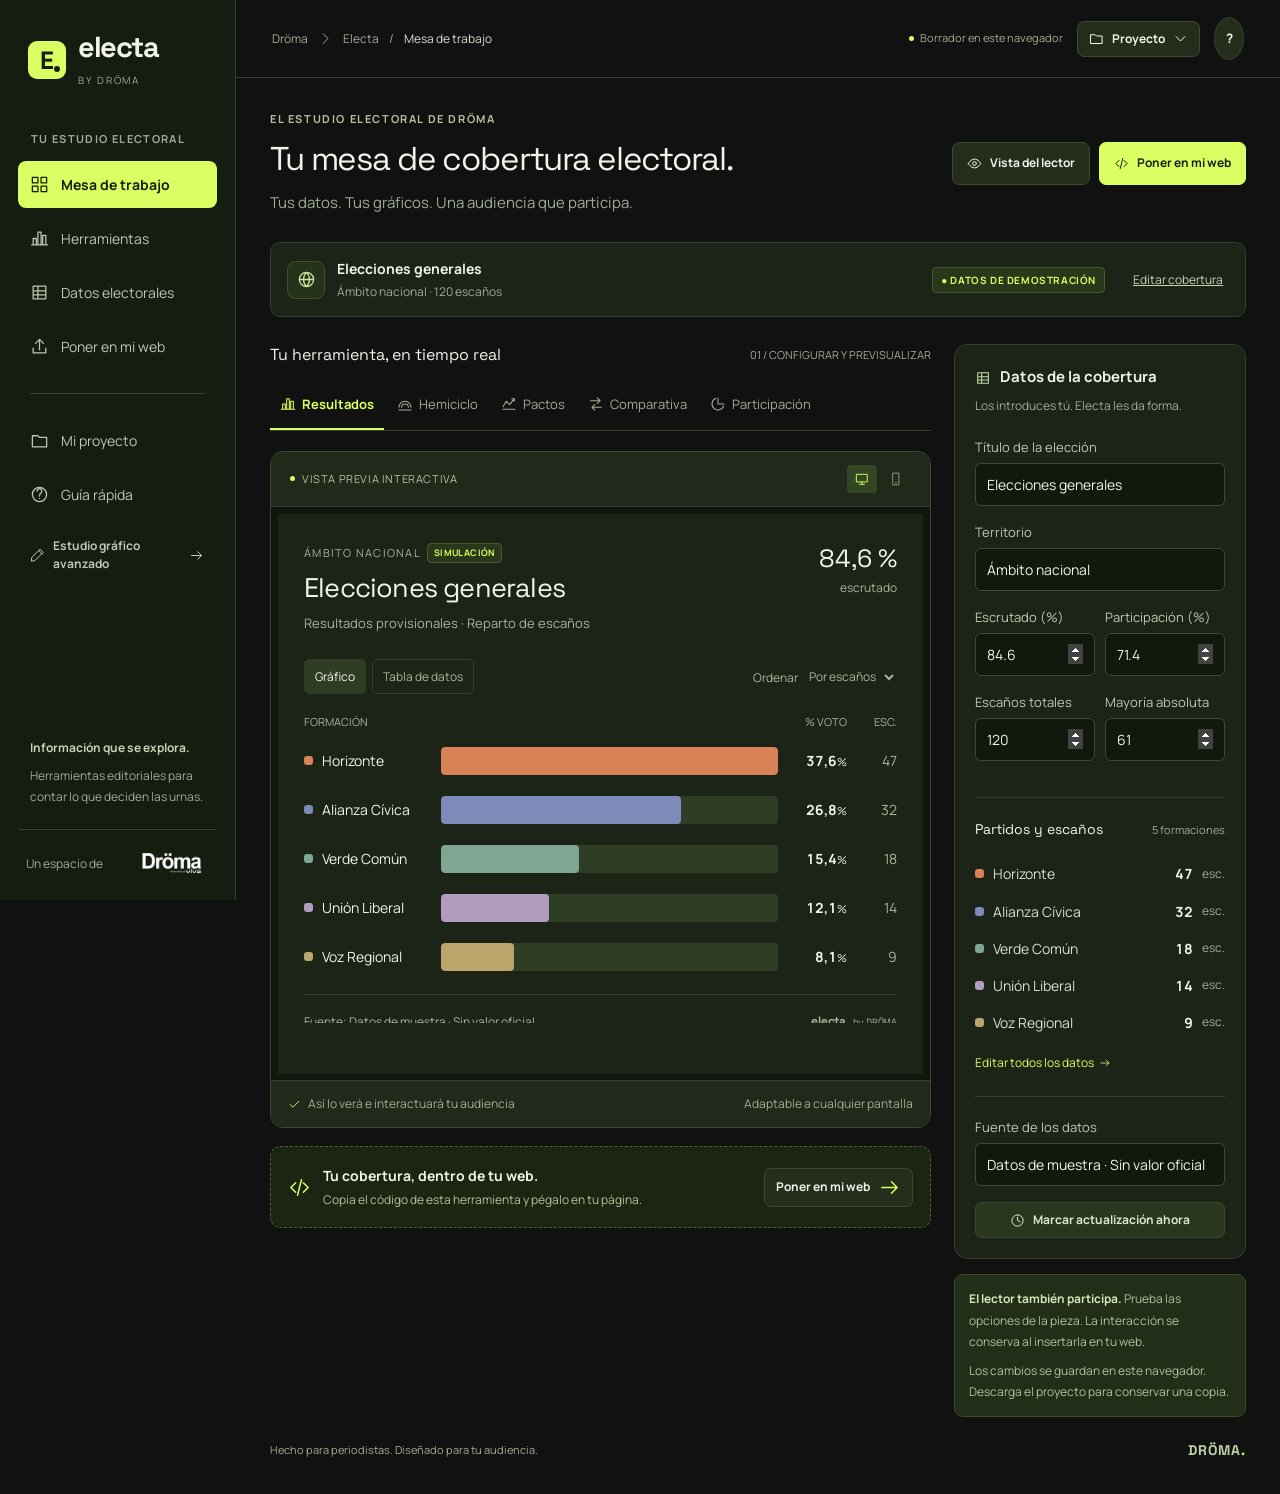
==== commit 29dc18a0: "Add files via upload" ====
--- a/index.html
+++ b/index.html
@@ -3,8 +3,8 @@
 <head>
 <meta charset="utf-8"><meta name="viewport" content="width=device-width,initial-scale=1">
 <meta name="description" content="Electa, el estudio electoral de Dröma. Introduce tus datos y crea herramientas electorales interactivas para tu audiencia.">
-<meta name="theme-color" content="#101110"><title>Electa by Dröma · v1.2.1</title>
-<link rel="icon" type="image/svg+xml" href="favicon.svg?v=1.2.1"><link rel="stylesheet" href="styles.css?v=1.2.1">
+<meta name="theme-color" content="#101110"><title>Electa by Dröma · v1.3.0</title>
+<link rel="icon" type="image/svg+xml" href="favicon.svg?v=1.3.0"><link rel="stylesheet" href="styles.css?v=1.3.0">
 </head>
 <body>
 <a href="#main" class="skip">Saltar al contenido</a>
@@ -13,7 +13,7 @@
 <dialog id="projectDialog" aria-labelledby="projectTitle"></dialog>
 <input id="importFile" type="file" accept=".json,application/json" hidden>
 <input id="csvFile" type="file" accept=".csv,text/csv" hidden>
-<script src="core.js?v=1.2.1"></script>
-<script src="exports.js?v=1.2.1"></script>
-<script src="app.js?v=1.2.1"></script>
+<script src="core.js?v=1.3.0"></script>
+<script src="exports.js?v=1.3.0"></script>
+<script src="app.js?v=1.3.0"></script>
 </body></html>
--- a/styles.css
+++ b/styles.css
@@ -41,3 +41,7 @@
 .widget-page{background:#f4f5ef}.widget-page.dark-page{background:#1c2317}
 
 .advanced-dialog{width:calc(100vw - 28px);max-width:none;height:92dvh;max-height:92dvh;padding:0;overflow:hidden}.advanced-dialog[open]{display:flex;flex-direction:column}.advanced-dialog-bar{display:flex;justify-content:space-between;align-items:center;gap:15px;padding:12px 18px;background:#1c2317;border-bottom:1px solid #34402b}.advanced-dialog-bar b{font-family:var(--heading);font-size:18px;font-weight:500}.advanced-dialog-frame{display:block;flex:1;min-height:0;width:100%;border:0;background:#101110}[hidden]{display:none!important}
+/* Guided insertion, shared Dröma palette and typography. */
+.insert-dialog{width:calc(100% - 32px);max-width:1140px;max-height:94dvh}.insert-dialog .dialog-body{padding:30px}.insert-dialog .dialog-header{align-items:flex-start;gap:18px}.insert-dialog .dialog-header h2{font-size:30px;margin-top:8px}.insert-dialog .dialog-description{margin:12px 0 25px}.insert-layout{display:grid;grid-template-columns:minmax(0,1fr) minmax(0,1fr);gap:30px;align-items:start}.insert-settings,.insert-preview{min-width:0}.insert-step{display:flex;gap:11px;align-items:center;margin:0 0 16px}.insert-step>span{display:grid;place-items:center;flex-shrink:0;border:1px solid #586d39;background:#28371d;color:var(--accent);width:28px;height:28px;border-radius:50%;font-family:var(--heading);font-size:14px}.insert-step h3{font-family:var(--heading);font-size:18px;font-weight:500;margin:0;line-height:1.4}.insert-settings .field-row{margin-bottom:22px}.insert-methods{display:grid;gap:9px;margin-bottom:14px}.insert-method{display:flex;align-items:center;gap:12px;padding:14px;text-align:left;border:1px solid #435331;border-radius:10px;background:#151c10;min-width:0}.insert-method[aria-pressed=true]{border-color:var(--accent);background:#2b391e;box-shadow:inset 3px 0 var(--accent)}.insert-method .icon{width:21px;height:21px;flex-shrink:0;color:#d1dfa9}.insert-method>span{flex:1;min-width:0}.insert-method b{display:block;font-size:14px;font-weight:600}.insert-method small{display:block;font-size:12px;color:#a9b89c;margin-top:2px}.insert-method em{font-size:9px;font-weight:700;font-style:normal;background:var(--accent);color:#17200c;padding:3px 7px;border-radius:4px}.insert-instructions{font-size:14px;line-height:1.75;color:#d6e0cb}.insert-instructions p{margin:12px 0}.insert-instructions .note,.insert-settings .note{font-size:12px;line-height:1.7;color:#aabc97}.insert-instructions .field{margin-top:18px}.insert-filename{display:block;overflow-wrap:anywhere;color:#bdcda8;font-size:12px;margin:8px 0 15px}.insert-error{display:block;color:#ffb9a2;font-size:12px;line-height:1.6}.insert-resize{display:flex;align-items:center;gap:9px;font-size:13px;margin:22px 0 0}.insert-resize input{accent-color:var(--accent);width:16px;height:16px}.insert-resize+.note{margin:7px 0 15px}.insert-status{background:#28371d;color:#d6e7bd;border:1px solid #425831;border-radius:8px;padding:12px 14px;font-size:13px;line-height:1.65;overflow-wrap:anywhere}.insert-status.is-error{background:#3c251c;color:#ffd0ba;border-color:#8d5940}.insert-copy{width:100%;margin-top:12px;min-height:48px;font-size:14px}.insert-code,.insert-help{border-top:1px solid var(--line);margin-top:18px;padding-top:14px;font-size:13px;line-height:1.7;color:#afbd9e}.insert-code summary,.insert-help summary{cursor:pointer;color:#d1dfbf;min-height:27px}.insert-code .field{margin-top:13px}.insert-code textarea.code{width:100%;height:132px;min-height:100px;white-space:pre;overflow:auto;resize:vertical;font-size:11px}.insert-code .dialog-actions{margin-top:10px}.insert-help p{font-size:13px;line-height:1.8}.insert-preview{background:#151c10;border:1px solid #3a482b;border-radius:12px;overflow:hidden}.insert-preview-header{padding:14px 16px;display:flex;justify-content:space-between;align-items:center;gap:8px;border-bottom:1px solid #34402b;color:#afbd9e;font-size:10px;letter-spacing:1px}.insert-preview-header>div:first-child{display:flex;gap:7px;align-items:center}.live-dot{width:6px;height:6px;background:var(--accent);border-radius:50%;flex-shrink:0}.insert-frame-wrap{width:100%;max-width:100%;height:480px;margin:auto;transition:max-width .2s;background:#1c2317}.insert-frame-wrap.mobile{max-width:375px}.insert-frame-wrap iframe{display:block;width:100%;height:100%;border:0}.insert-preview-note{display:flex;gap:8px;align-items:flex-start;padding:15px 16px;margin:0;border-top:1px solid #34402b;font-size:12px;color:#b9c9a5;line-height:1.7}.insert-preview-note .icon{color:var(--accent);flex-shrink:0;margin-top:2px}.insert-data-note{margin:0 16px 16px;padding:12px;border-radius:7px;background:#202c17;color:#afbd9e;font-size:12px;line-height:1.7}.insert-data-note b{color:#d6e7bd}.insert-preview>.insert-help{padding:14px 16px;margin:0}.insert-preview .dialog-actions{margin-top:12px}.insert-intro{margin:0 0 26px;max-width:760px}.insert-intro h2{font-family:var(--heading);font-size:29px;font-weight:500;margin:7px 0}.insert-intro p{font-size:15px;color:var(--muted);line-height:1.8}.publication-card{gap:24px}.publication-card>div{min-width:0}
+@media(max-width:800px){.insert-layout{grid-template-columns:1fr;gap:24px}.insert-dialog{max-width:620px}.insert-preview{order:-1}.insert-frame-wrap{height:285px}.insert-preview-note{padding:10px 14px}.insert-data-note{display:none}.insert-preview>.insert-help{display:none}.insert-dialog .dialog-body{padding:22px}.insert-dialog .dialog-header h2{font-size:26px}.insert-dialog .dialog-description{margin-bottom:18px}.insert-method{padding:12px}.insert-code .dialog-actions{flex-wrap:wrap}}
+@media(max-width:420px){.insert-dialog{width:calc(100% - 16px)}.insert-dialog .dialog-body{padding:17px}.insert-dialog .dialog-header h2{font-size:24px}.insert-dialog .eyebrow{font-size:9px}.insert-settings .field-row{grid-template-columns:1fr;gap:0}.insert-step h3{font-size:17px}.insert-resize{flex-wrap:wrap}.insert-copy{font-size:13px}.publication-card{flex-direction:column;align-items:stretch}.insert-preview-header{padding:10px 12px;font-size:9px}.insert-dialog .field input,.insert-dialog .field select{font-size:16px}}
